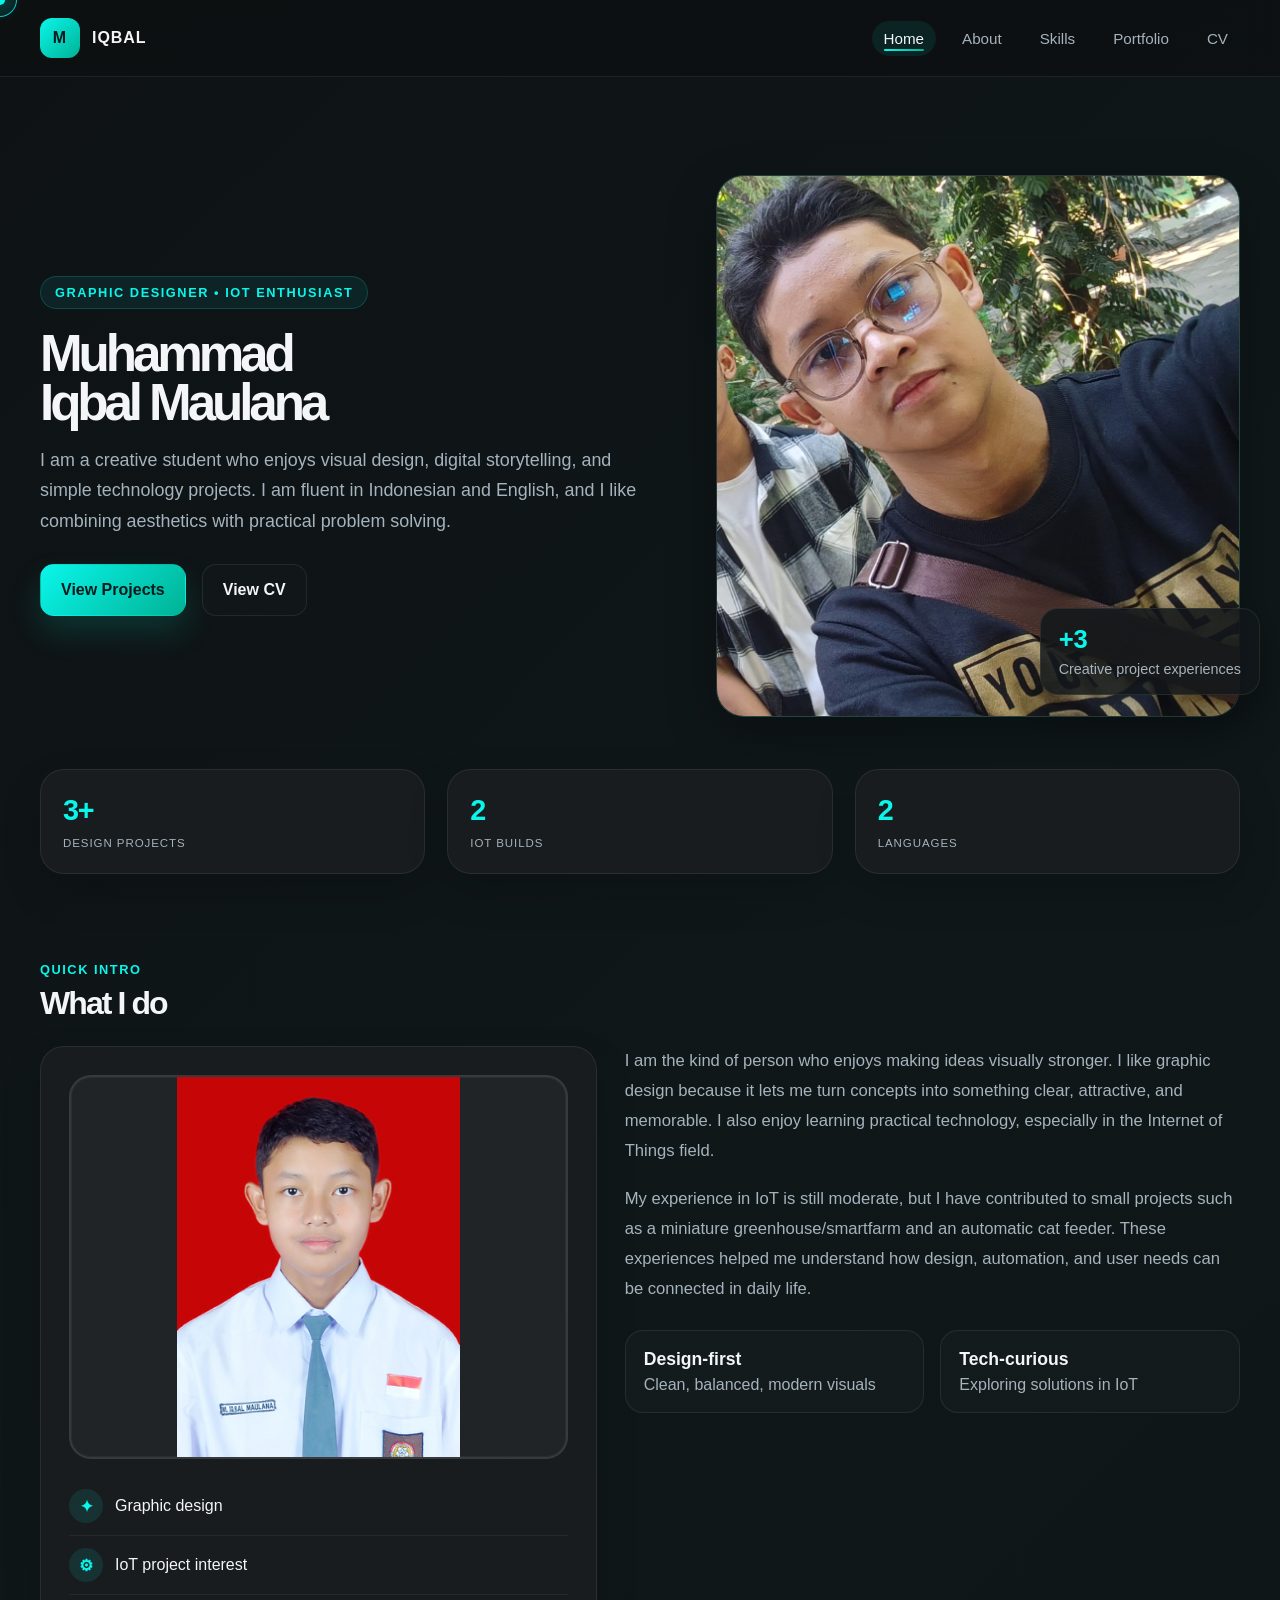
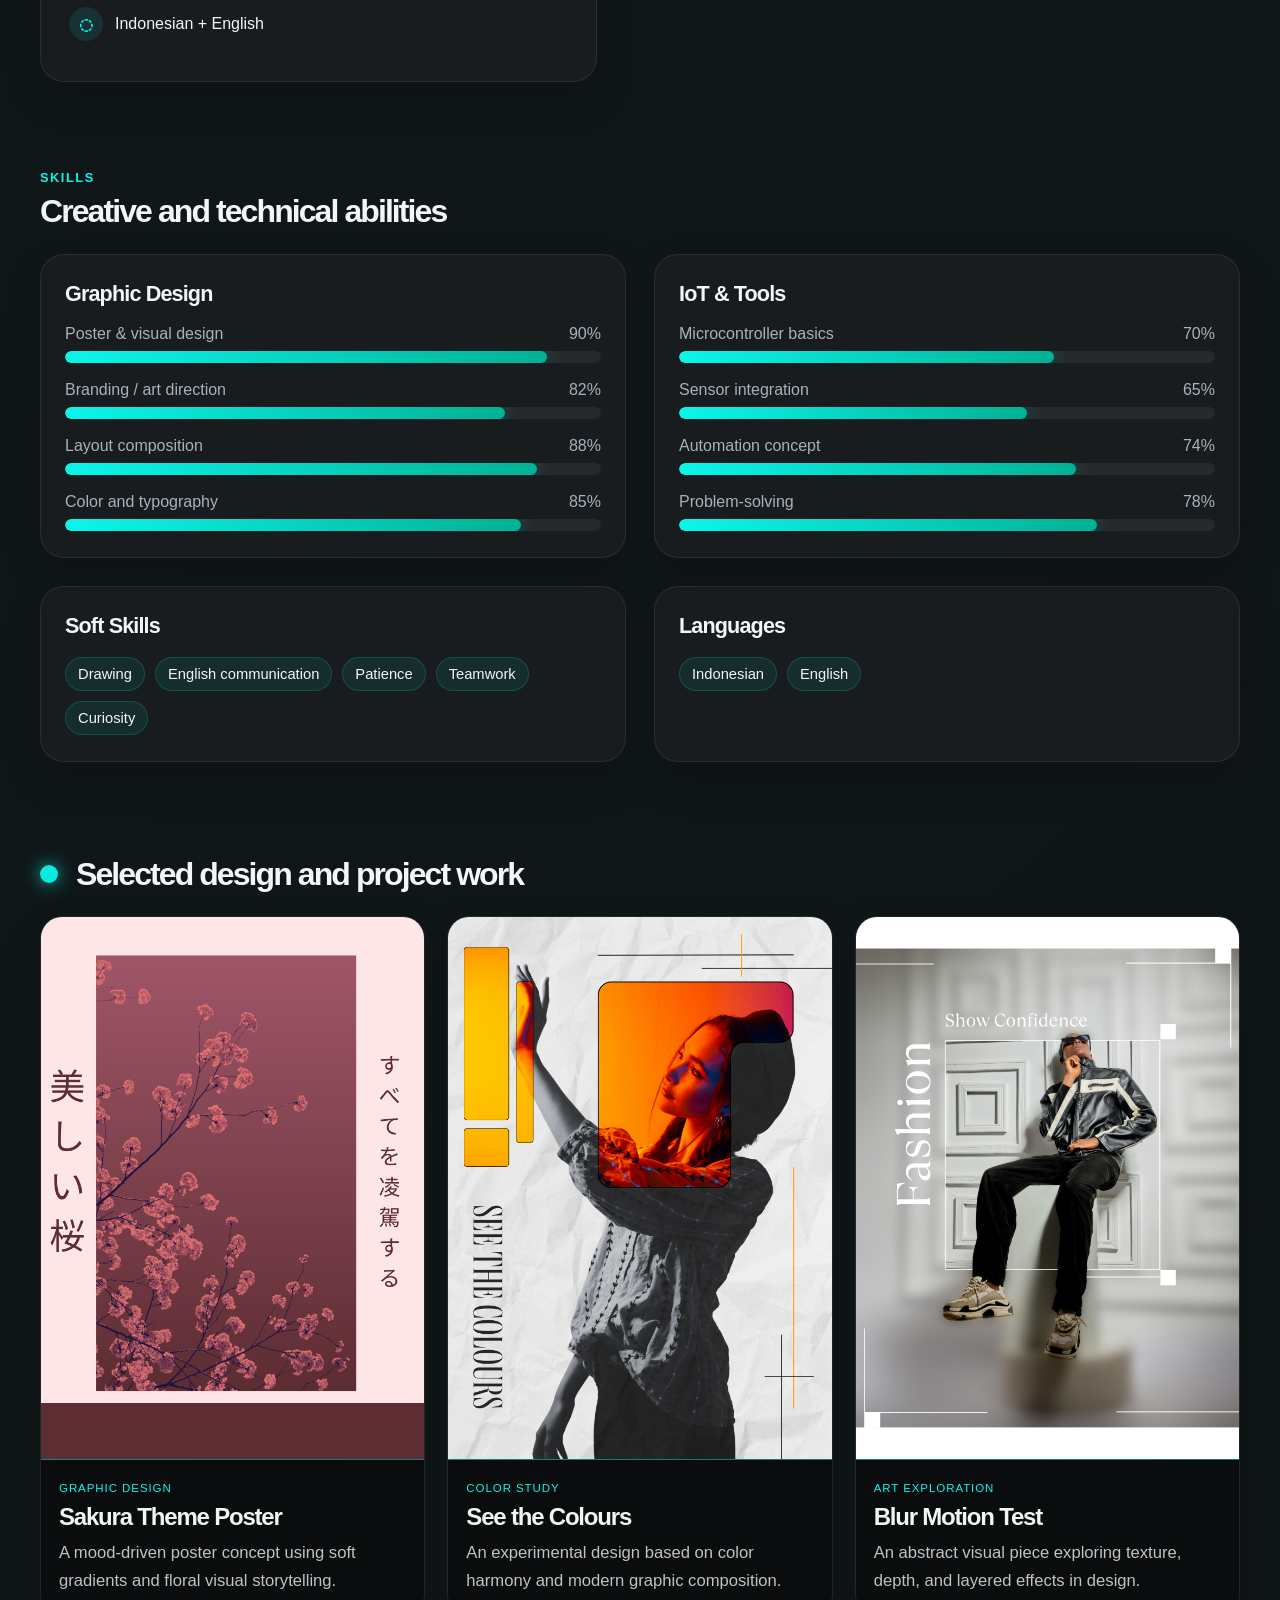
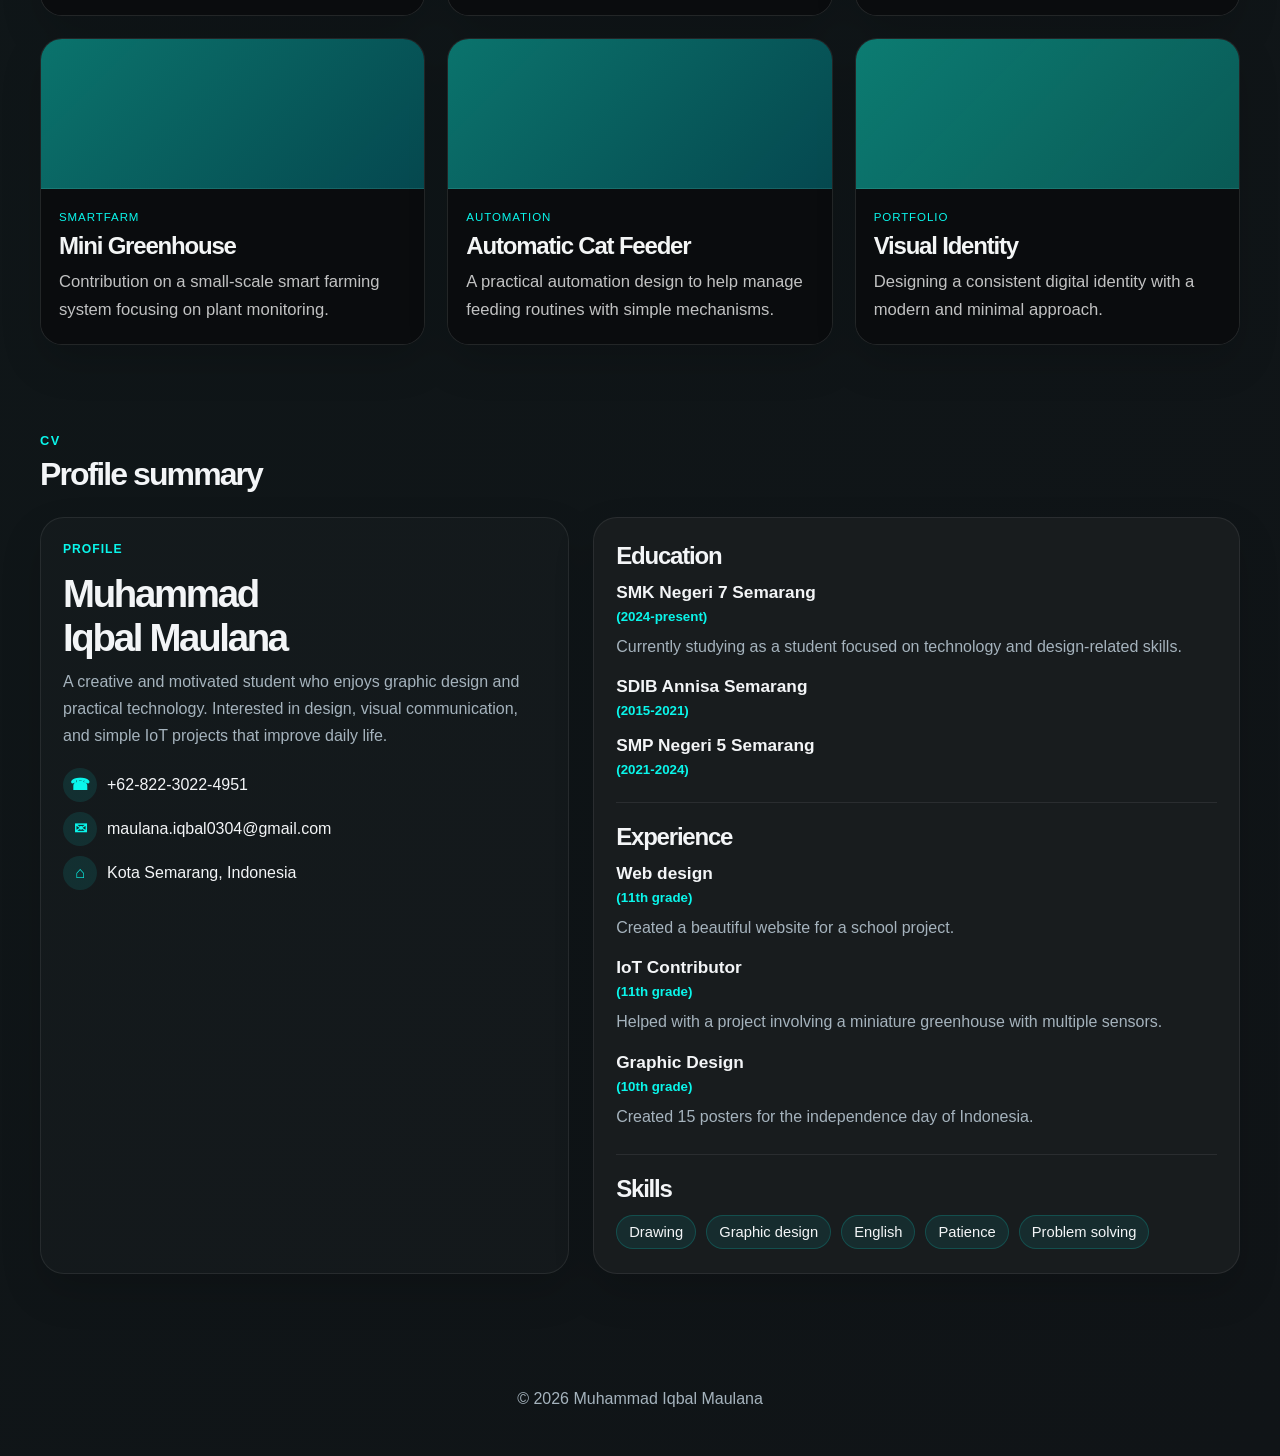
==== index.html @ a7e02ab6 "pertama" ====
<!DOCTYPE html>
<html lang="en">
  <head>
    <meta charset="UTF-8" />
    <meta name="viewport" content="width=device-width, initial-scale=1.0" />
    <title>Muhammad Iqbal Maulana | Portfolio</title>
    <meta
      name="description"
      content="Portfolio website for Muhammad Iqbal Maulana, a graphic designer and IoT enthusiast."
    />
    <link rel="stylesheet" href="styles.css" />
  </head>
  <body>
    <div class="cursor-dot"></div>
    <div class="cursor-ring"></div>

    <div class="stars" aria-hidden="true">
      <span class="star" style="--x: 8; --y: 6; --trail: 110px; --duration: 18s; --delay: 0s;"></span>
      <span class="star" style="--x: 18; --y: 22; --trail: 95px; --duration: 20s; --delay: 2s;"></span>
      <span class="star" style="--x: 30; --y: 12; --trail: 130px; --duration: 25s; --delay: 6s;"></span>
      <span class="star" style="--x: 40; --y: 28; --trail: 100px; --duration: 17s; --delay: 4s;"></span>
      <span class="star" style="--x: 52; --y: 9; --trail: 120px; --duration: 23s; --delay: 1s;"></span>
      <span class="star" style="--x: 62; --y: 25; --trail: 90px; --duration: 19s; --delay: 7s;"></span>
      <span class="star" style="--x: 72; --y: 18; --trail: 115px; --duration: 24s; --delay: 3s;"></span>
      <span class="star" style="--x: 82; --y: 30; --trail: 85px; --duration: 21s; --delay: 5s;"></span>
      <span class="star" style="--x: 90; --y: 14; --trail: 125px; --duration: 26s; --delay: 9s;"></span>
      <span class="star" style="--x: 12; --y: 40; --trail: 100px; --duration: 22s; --delay: 8s;"></span>
      <span class="star" style="--x: 68; --y: 42; --trail: 80px; --duration: 20s; --delay: 10s;"></span>
      <span class="star" style="--x: 48; --y: 51; --trail: 110px; --duration: 27s; --delay: 12s;"></span>
    </div>

    <header class="site-header">
      <div class="container nav-wrap">
        <a href="#home" class="brand" aria-label="Home">
          <span class="brand-mark">M</span>
          <span>Iqbal</span>
        </a>

        <button class="nav-toggle" aria-label="Open menu">☰</button>

        <nav class="nav" aria-label="Main navigation">
          <a href="#home" class="active">Home</a>
          <a href="#about">About</a>
          <a href="#skills">Skills</a>
          <a href="#portfolio">Portfolio</a>
          <a href="#cv">CV</a>
        </nav>
      </div>
    </header>

    <main class="container page-shell">
      <section id="home" class="hero reveal">
        <div>
          <div class="eyebrow">Graphic Designer • IoT Enthusiast</div>
          <h1>Muhammad<br />Iqbal Maulana</h1>
          <p>
            I am a creative student who enjoys visual design, digital storytelling, and
            simple technology projects. I am fluent in Indonesian and English, and I
            like combining aesthetics with practical problem solving.
          </p>

          <div class="cta-row">
            <a href="#portfolio" class="btn btn-primary">View Projects</a>
            <a href="#cv" class="btn btn-secondary">View CV</a>
          </div>
        </div>

        <div class="hero-visual">
          <div class="hero-image-frame">
            <img src="home page pic.jpeg" alt="Muhammad Iqbal Maulana portrait" />
          </div>
          <div class="float-card">
            <strong>+3</strong>
            <span>Creative project experiences</span>
          </div>
        </div>
      </section>

      <section class="highlights reveal">
        <article class="stat-card">
          <div class="value">3+</div>
          <div class="label">Design projects</div>
        </article>
        <article class="stat-card">
          <div class="value">2</div>
          <div class="label">IoT builds</div>
        </article>
        <article class="stat-card">
          <div class="value">2</div>
          <div class="label">Languages</div>
        </article>
      </section>

      <section id="about" class="section reveal">
        <div class="section-header">
          <div>
            <div class="kicker">Quick intro</div>
            <h2>What I do</h2>
          </div>
        </div>

        <div class="content-grid">
          <div class="inset-card">
            <div class="avatar-box">
              <img src="About me pic.jpeg" alt="About me profile" />
            </div>
            <div class="list-line"><span class="icon-badge">✦</span><span>Graphic design</span></div>
            <div class="list-line"><span class="icon-badge">⚙</span><span>IoT project interest</span></div>
            <div class="list-line"><span class="icon-badge">◌</span><span>Indonesian + English</span></div>
          </div>

          <div class="about-copy">
            <p>
              I am the kind of person who enjoys making ideas visually stronger. I like
              graphic design because it lets me turn concepts into something clear,
              attractive, and memorable. I also enjoy learning practical technology, especially
              in the Internet of Things field.
            </p>
            <p>
              My experience in IoT is still moderate, but I have contributed to small projects
              such as a miniature greenhouse/smartfarm and an automatic cat feeder. These
              experiences helped me understand how design, automation, and user needs can be
              connected in daily life.
            </p>

            <div class="quality-list">
              <div class="quality">
                <strong>Design-first</strong>
                <span>Clean, balanced, modern visuals</span>
              </div>
              <div class="quality">
                <strong>Tech-curious</strong>
                <span>Exploring solutions in IoT</span>
              </div>
            </div>
          </div>
        </div>
      </section>

      <section id="skills" class="section reveal">
        <div class="section-header">
          <div>
            <div class="kicker">Skills</div>
            <h2>Creative and technical abilities</h2>
          </div>
        </div>

        <div class="skill-page-grid">
          <div class="skill-card">
            <h3>Graphic Design</h3>

            <div class="skill-row">
              <div class="skill-top"><span>Poster & visual design</span><span>90%</span></div>
              <div class="bar"><span style="width: 90%"></span></div>
            </div>

            <div class="skill-row">
              <div class="skill-top"><span>Branding / art direction</span><span>82%</span></div>
              <div class="bar"><span style="width: 82%"></span></div>
            </div>

            <div class="skill-row">
              <div class="skill-top"><span>Layout composition</span><span>88%</span></div>
              <div class="bar"><span style="width: 88%"></span></div>
            </div>

            <div class="skill-row">
              <div class="skill-top"><span>Color and typography</span><span>85%</span></div>
              <div class="bar"><span style="width: 85%"></span></div>
            </div>
          </div>

          <div class="skill-card">
            <h3>IoT & Tools</h3>

            <div class="skill-row">
              <div class="skill-top"><span>Microcontroller basics</span><span>70%</span></div>
              <div class="bar"><span style="width: 70%"></span></div>
            </div>

            <div class="skill-row">
              <div class="skill-top"><span>Sensor integration</span><span>65%</span></div>
              <div class="bar"><span style="width: 65%"></span></div>
            </div>

            <div class="skill-row">
              <div class="skill-top"><span>Automation concept</span><span>74%</span></div>
              <div class="bar"><span style="width: 74%"></span></div>
            </div>

            <div class="skill-row">
              <div class="skill-top"><span>Problem-solving</span><span>78%</span></div>
              <div class="bar"><span style="width: 78%"></span></div>
            </div>
          </div>
        </div>

        <div class="skill-page-grid" style="margin-top: 28px;">
          <div class="skill-card">
            <h3>Soft Skills</h3>
            <div class="cv-badges">
              <span>Drawing</span>
              <span>English communication</span>
              <span>Patience</span>
              <span>Teamwork</span>
              <span>Curiosity</span>
            </div>
          </div>

          <div class="skill-card">
            <h3>Languages</h3>
            <div class="cv-badges">
              <span>Indonesian</span>
              <span>English</span>
            </div>
          </div>
        </div>
      </section>

      <section id="portfolio" class="section reveal">
        <div class="section-header portfolio-header">
          <div>
            <h2 class="portfolio-title">Selected design and project work</h2>
          </div>
        </div>

        <div class="portfolio-grid">
          <article class="project-card">
            <div class="project-visual project-visual-image">
              <img src="Sakura.png" alt="Sakura Theme Poster" />
            </div>
            <div class="project-info">
              <span class="tag">Graphic design</span>
              <h3>Sakura Theme Poster</h3>
              <p>A mood-driven poster concept using soft gradients and floral visual storytelling.</p>
            </div>
          </article>

          <article class="project-card">
            <div class="project-visual project-visual-image">
              <img src="SEE THE COLOURS.png" alt="See the Colours" />
            </div>
            <div class="project-info">
              <span class="tag">Color study</span>
              <h3>See the Colours</h3>
              <p>An experimental design based on color harmony and modern graphic composition.</p>
            </div>
          </article>

          <article class="project-card">
            <div class="project-visual project-visual-image">
              <img src="TEST BLUR.png" alt="Blur Motion Test" />
            </div>
            <div class="project-info">
              <span class="tag">Art exploration</span>
              <h3>Blur Motion Test</h3>
              <p>An abstract visual piece exploring texture, depth, and layered effects in design.</p>
            </div>
          </article>

          <article class="project-card project-card-plain">
            <div class="project-visual project-visual-none" aria-hidden="true"></div>
            <div class="project-info">
              <span class="tag">Smartfarm</span>
              <h3>Mini Greenhouse</h3>
              <p>Contribution on a small-scale smart farming system focusing on plant monitoring.</p>
            </div>
          </article>

          <article class="project-card project-card-plain">
            <div class="project-visual project-visual-none" aria-hidden="true"></div>
            <div class="project-info">
              <span class="tag">Automation</span>
              <h3>Automatic Cat Feeder</h3>
              <p>A practical automation design to help manage feeding routines with simple mechanisms.</p>
            </div>
          </article>

          <article class="project-card">
            <div class="project-visual"></div>
            <div class="project-info">
              <span class="tag">Portfolio</span>
              <h3>Visual Identity</h3>
              <p>Designing a consistent digital identity with a modern and minimal approach.</p>
            </div>
          </article>
        </div>
      </section>

      <section id="cv" class="section reveal">
        <div class="section-header">
          <div>
            <div class="kicker">CV</div>
            <h2>Profile summary</h2>
          </div>
        </div>

        <div class="cv-wrap">
          <aside class="resume-card profile-card">
            <div class="headline">Profile</div>
            <h2>Muhammad<br />Iqbal Maulana</h2>
            <p>
              A creative and motivated student who enjoys graphic design and practical technology.
              Interested in design, visual communication, and simple IoT projects that improve daily life.
            </p>

            <div class="contact-list">
              <div class="contact-item"><span class="icon-badge">☎</span><span>+62-822-3022-4951</span></div>
              <div class="contact-item"><span class="icon-badge">✉</span><span>maulana.iqbal0304@gmail.com</span></div>
              <div class="contact-item"><span class="icon-badge">⌂</span><span>Kota Semarang, Indonesia</span></div>
            </div>
          </aside>

          <article class="resume-card cv-article">
            <div class="cv-block">
              <h3>Education</h3>
              <div class="cv-entry">
                <strong>SMK Negeri 7 Semarang</strong>
                <small>(2024-present)</small>
                <p>Currently studying as a student focused on technology and design-related skills.</p>
              </div>
              <div class="cv-entry">
                <strong>SDIB Annisa Semarang</strong>
                <small>(2015-2021)</small>
              </div>
              <div class="cv-entry">
                <strong>SMP Negeri 5 Semarang</strong>
                <small>(2021-2024)</small>
              </div>
            </div>

            <div class="cv-block">
              <h3>Experience</h3>
              <div class="cv-entry">
                <strong>Web design</strong>
                <small>(11th grade)</small>
                <p>Created a beautiful website for a school project.</p>
              </div>
              <div class="cv-entry">
                <strong>IoT Contributor</strong>
                <small>(11th grade)</small>
                <p>Helped with a project involving a miniature greenhouse with multiple sensors.</p>
              </div>
              <div class="cv-entry">
                <strong>Graphic Design</strong>
                <small>(10th grade)</small>
                <p>Created 15 posters for the independence day of Indonesia.</p>
              </div>
            </div>

            <div class="cv-block">
              <h3>Skills</h3>
              <div class="cv-badges">
                <span>Drawing</span>
                <span>Graphic design</span>
                <span>English</span>
                <span>Patience</span>
                <span>Problem solving</span>
              </div>
            </div>
          </article>
        </div>
      </section>
    </main>

    <footer class="footer container">© 2026 Muhammad Iqbal Maulana</footer>

    <script src="script.js"></script>
  </body>
</html>
---- styles.css ----
:root {
  --bg: #0d1012;
  --bg-2: #151a1d;
  --panel: #1a1d20;
  --panel-soft: #dfe8ee;
  --panel-strong: #c9daea;
  --text: #f3f5f7;
  --muted: #a5b3bd;
  --primary: #00b295;
  --secondary: #0af6eb;
  --dark: #191516;
  --shadow: rgba(0, 0, 0, 0.28);
  --line: rgba(255, 255, 255, 0.08);
  --cursor-size: 18px;
}

* {
  box-sizing: border-box;
}

html {
  scroll-behavior: smooth;
}

body {
  position: relative;
  isolation: isolate;
  margin: 0;
  font-family: "Segoe UI", Tahoma, Geneva, Verdana, sans-serif;
  background: linear-gradient(135deg, #0e1215 0%, #0f1719 30%, #101417 100%);
  color: var(--text);
  cursor: none;
  overflow-x: hidden;
}

.stars {
  position: fixed;
  inset: -20% -10% -10% -10%;
  transform: rotate(-18deg);
  pointer-events: none;
  z-index: -1;
  opacity: 0.55;
}

.star {
  position: absolute;
  top: calc(var(--y) * 1%);
  left: calc(var(--x) * 1%);
  width: var(--trail);
  height: 2px;
  border-radius: 999px;
  background: linear-gradient(90deg, rgba(10, 246, 235, 0), rgba(10, 246, 235, 0.9), rgba(10, 246, 235, 0));
  box-shadow: 0 0 12px rgba(10, 246, 235, 0.4);
  animation: starFlow var(--duration) linear infinite;
  animation-delay: var(--delay);
  opacity: 0;
}

.star::before,
.star::after {
  content: "";
  position: absolute;
  inset: 0;
  border-radius: inherit;
}

.star::before {
  background: linear-gradient(90deg, transparent, rgba(10, 246, 235, 0.14), transparent);
  transform: scaleX(0.8);
}

.star::after {
  inset: -4px 0;
  background: linear-gradient(90deg, transparent, rgba(10, 246, 235, 0.1), transparent);
}

body * {
  transition: transform 0.28s ease, box-shadow 0.28s ease, border-color 0.28s ease, background 0.28s ease, opacity 0.28s ease;
}

a,
button {
  cursor: none;
}

a {
  color: inherit;
  text-decoration: none;
}

img {
  max-width: 100%;
  display: block;
}

.cursor-dot,
.cursor-ring {
  position: fixed;
  left: 0;
  top: 0;
  pointer-events: none;
  z-index: 9999;
  transform: translate(-50%, -50%);
  border-radius: 50%;
}

.cursor-dot {
  width: 10px;
  height: 10px;
  background: var(--secondary);
  box-shadow: 0 0 18px rgba(10, 246, 235, 0.95);
}

.cursor-ring {
  width: 34px;
  height: 34px;
  border: 1px solid rgba(10, 246, 235, 0.8);
  background: rgba(10, 246, 235, 0.06);
  transition: width 0.2s ease, height 0.2s ease, border-color 0.2s ease, background 0.2s ease;
}

.cursor-ring.active {
  width: 52px;
  height: 52px;
  background: rgba(10, 246, 235, 0.12);
}

@keyframes skillFill {
  0% {
    transform: scaleX(0);
    opacity: 0.75;
  }
  100% {
    transform: scaleX(1);
    opacity: 1;
  }
}

@keyframes skillShimmer {
  0% {
    transform: translateX(-100%);
  }
  100% {
    transform: translateX(100%);
  }
}

@keyframes starFlow {
  0% {
    transform: translate3d(-12vw, 0, 0) scaleX(0.8);
    opacity: 0;
  }
  10% {
    opacity: 0.65;
  }
  50% {
    opacity: 0.9;
  }
  100% {
    transform: translate3d(118vw, 0, 0) scaleX(1.15);
    opacity: 0;
  }
}

.container {
  width: min(1200px, calc(100% - 32px));
  margin: 0 auto;
}

.site-header {
  position: sticky;
  top: 0;
  z-index: 20;
  backdrop-filter: blur(12px);
  background: rgba(13, 16, 18, 0.82);
  border-bottom: 1px solid var(--line);
}

.nav-wrap {
  display: flex;
  align-items: center;
  justify-content: space-between;
  min-height: 76px;
}

.brand {
  display: flex;
  align-items: center;
  gap: 12px;
  font-weight: 800;
  letter-spacing: 0.06em;
  text-transform: uppercase;
}

.brand-mark {
  width: 40px;
  height: 40px;
  border-radius: 12px;
  background: linear-gradient(135deg, var(--secondary), var(--primary));
  display: grid;
  place-items: center;
  color: #0b191d;
  font-weight: 900;
}

.nav {
  display: flex;
  align-items: center;
  gap: 14px;
  flex-wrap: wrap;
}

.nav a {
  position: relative;
  padding: 9px 12px;
  border-radius: 999px;
  color: var(--muted);
  transition: color 0.25s ease, background 0.25s ease, transform 0.25s ease;
  font-size: 0.95rem;
}

.nav a::after {
  content: "";
  position: absolute;
  left: 12px;
  right: 12px;
  bottom: 5px;
  height: 2px;
  border-radius: 999px;
  background: linear-gradient(90deg, var(--secondary), var(--primary));
  transform: scaleX(0);
  transform-origin: left center;
  transition: transform 0.25s ease;
}

.nav a:hover,
.nav a.active {
  background: rgba(10, 246, 235, 0.08);
  color: var(--text);
}

.nav a:hover::after,
.nav a.active::after {
  transform: scaleX(1);
}

.nav-toggle {
  display: none;
  border: 1px solid var(--line);
  background: transparent;
  color: var(--text);
  width: 44px;
  height: 44px;
  border-radius: 12px;
}

.page-shell {
  padding: 40px 0 90px;
}

section[id] {
  scroll-margin-top: 100px;
}

.hero {
  display: grid;
  grid-template-columns: 1.1fr 0.9fr;
  gap: 36px;
  align-items: center;
  padding: 58px 0 28px;
}

.eyebrow {
  display: inline-flex;
  align-items: center;
  gap: 8px;
  padding: 8px 14px;
  border-radius: 999px;
  background: rgba(10, 246, 235, 0.07);
  border: 1px solid rgba(10, 246, 235, 0.18);
  color: var(--secondary);
  font-size: 0.8rem;
  text-transform: uppercase;
  letter-spacing: 0.12em;
  font-weight: 700;
}

.hero h1, .page-title {
  margin: 20px 0 18px;
  font-size: clamp(2.8rem, 4vw, 5rem);
  line-height: 0.96;
  letter-spacing: -0.08em;
}

.hero p, .intro {
  margin: 0;
  color: var(--muted);
  font-size: 1.12rem;
  line-height: 1.7;
  max-width: 62ch;
}

.cta-row {
  display: flex;
  gap: 16px;
  flex-wrap: wrap;
  margin-top: 28px;
}

.btn {
  display: inline-flex;
  align-items: center;
  justify-content: center;
  min-height: 52px;
  padding: 0 20px;
  border-radius: 14px;
  border: 1px solid transparent;
  font-weight: 700;
  transition: transform 0.25s ease, box-shadow 0.25s ease, border-color 0.25s ease;
}

.btn:hover {
  transform: translateY(-2px);
}

.btn-primary {
  background: linear-gradient(135deg, var(--secondary), var(--primary));
  color: #071b1d;
  box-shadow: 0 16px 30px rgba(0, 178, 149, 0.2);
}

.btn-secondary {
  border-color: var(--line);
  background: rgba(255, 255, 255, 0.01);
  color: var(--text);
}

.hero-visual {
  position: relative;
}

.hero-image-frame {
  position: relative;
  overflow: hidden;
  border-radius: 28px;
  border: 1px solid rgba(255, 255, 255, 0.1);
  box-shadow: 0 18px 50px var(--shadow);
  background: linear-gradient(135deg, rgba(0, 178, 149, 0.18), rgba(10, 246, 235, 0.04));
}

.hero-image-frame::before {
  content: "";
  position: absolute;
  inset: 0;
  background: linear-gradient(180deg, rgba(0,0,0,0.02), rgba(0,0,0,0.25));
}

.hero-image-frame img {
  width: 100%;
  height: 540px;
  object-fit: cover;
  filter: saturate(1.05) contrast(1.02);
}

.float-card {
  position: absolute;
  right: -20px;
  bottom: 22px;
  background: rgba(18, 23, 26, 0.86);
  border: 1px solid var(--line);
  border-radius: 18px;
  padding: 16px 18px;
  box-shadow: 0 18px 40px rgba(0, 0, 0, 0.28);
  min-width: 180px;
}

.float-card strong {
  display: block;
  font-size: 1.6rem;
  margin-bottom: 6px;
  color: var(--secondary);
}

.float-card span {
  color: var(--muted);
  font-size: 0.9rem;
}

.highlights {
  display: grid;
  grid-template-columns: repeat(3, minmax(0, 1fr));
  gap: 22px;
  margin-top: 24px;
}

.stat-card,
.inset-card,
.project-card,
.resume-card,
.skill-card {
  background: rgba(26, 29, 32, 0.9);
  border: 1px solid var(--line);
  border-radius: 24px;
  box-shadow: 0 18px 40px rgba(0, 0, 0, 0.15);
}

.stat-card,
.skill-card,
.project-card,
.resume-card {
  transition: transform 0.3s ease, box-shadow 0.3s ease, border-color 0.3s ease;
}

.stat-card:hover,
.skill-card:hover,
.project-card:hover,
.resume-card:hover {
  transform: translateY(-5px);
  box-shadow: 0 22px 48px rgba(0, 0, 0, 0.2);
  border-color: rgba(10, 246, 235, 0.32);
}

.stat-card {
  padding: 24px 22px;
}

.stat-card .value {
  font-size: clamp(1.8rem, 2vw, 2.6rem);
  font-weight: 900;
  letter-spacing: -0.04em;
  color: var(--secondary);
}

.stat-card .label {
  margin-top: 10px;
  color: var(--muted);
  text-transform: uppercase;
  letter-spacing: 0.08em;
  font-size: 0.72rem;
}

.section {
  padding-top: 88px;
}

.section-header {
  display: flex;
  align-items: end;
  justify-content: space-between;
  gap: 20px;
  margin-bottom: 24px;
}

.kicker {
  color: var(--secondary);
  font-size: 0.8rem;
  letter-spacing: 0.12em;
  text-transform: uppercase;
  font-weight: 800;
}

.section-header h2 {
  margin: 8px 0 0;
  font-size: clamp(2rem, 2.5vw, 3rem);
  letter-spacing: -0.06em;
}

.portfolio-header {
  margin-bottom: 26px;
}

.portfolio-title {
  display: inline-flex;
  align-items: center;
  gap: 18px;
  margin: 0;
  font-size: clamp(2.8rem, 3.2vw, 4rem);
  letter-spacing: -0.06em;
  font-weight: 900;
  line-height: 1;
}

.portfolio-title::before {
  content: "";
  width: 18px;
  height: 18px;
  border-radius: 50%;
  background: rgba(10, 246, 235, 0.95);
  box-shadow: 0 0 18px rgba(10, 246, 235, 0.75);
  flex-shrink: 0;
}

.content-grid {
  display: grid;
  grid-template-columns: 0.95fr 1.05fr;
  gap: 28px;
}

.inset-card {
  padding: 28px;
}

.avatar-box {
  border-radius: 22px;
  overflow: hidden;
  border: 2px solid rgba(255,255,255,0.12);
  background: rgba(255,255,255,0.02);
  margin-bottom: 18px;
  box-shadow: inset 0 0 0 1px rgba(255,255,255,0.04);
}

.avatar-box img {
  width: 100%;
  height: 380px;
  object-fit: contain;
  background: rgba(255,255,255,0.02);
  object-position: center top;
  display: block;
}

.list-line {
  display: flex;
  align-items: center;
  gap: 12px;
  padding: 12px 0;
  color: var(--text);
  border-bottom: 1px solid rgba(255,255,255,0.06);
}

.list-line:last-child {
  border-bottom: none;
}

.icon-badge {
  width: 34px;
  height: 34px;
  border-radius: 50%;
  background: rgba(10, 246, 235, 0.1);
  display: grid;
  place-items: center;
  color: var(--secondary);
  font-weight: 800;
}

.about-copy {
  display: grid;
  gap: 18px;
  align-content: start;
}

.about-copy p {
  margin: 0;
  color: var(--muted);
  line-height: 1.8;
  font-size: 1.04rem;
}

.quality-list {
  display: grid;
  grid-template-columns: repeat(2, minmax(0, 1fr));
  gap: 16px;
  margin-top: 8px;
}

.quality {
  padding: 18px;
  border-radius: 18px;
  background: rgba(255,255,255,0.02);
  border: 1px solid var(--line);
}

.quality strong {
  display: block;
  font-size: 1.1rem;
  margin-bottom: 6px;
}

.quality span {
  color: var(--muted);
}

.skill-page-grid {
  display: grid;
  grid-template-columns: repeat(2, minmax(0, 1fr));
  gap: 28px;
}

.skill-card {
  padding: 26px 24px;
}

.skill-card h3 {
  margin-top: 0;
  margin-bottom: 18px;
  font-size: 1.35rem;
  letter-spacing: -0.04em;
}

.skill-row {
  margin-bottom: 18px;
}

.skill-row:last-child {
  margin-bottom: 0;
}

.skill-top {
  display: flex;
  justify-content: space-between;
  gap: 12px;
  margin-bottom: 8px;
  color: var(--muted);
}

.bar {
  height: 12px;
  width: 100%;
  border-radius: 999px;
  background: rgba(255,255,255,0.06);
  overflow: hidden;
  position: relative;
}

.bar span {
  display: block;
  height: 100%;
  border-radius: inherit;
  background: linear-gradient(90deg, var(--secondary), var(--primary));
  transform-origin: left center;
  transform: scaleX(0);
  animation: skillFill 1.2s ease forwards;
  box-shadow: 0 0 18px rgba(10, 246, 235, 0.35);
}

.bar span::after {
  content: "";
  position: absolute;
  inset: 0;
  background: linear-gradient(120deg, transparent 0%, rgba(255,255,255,0.45) 50%, transparent 100%);
  transform: translateX(-100%);
  animation: skillShimmer 2.2s ease-in-out infinite;
}

.portfolio-grid {
  display: grid;
  grid-template-columns: repeat(3, minmax(0, 1fr));
  gap: 22px;
}

.project-card {
  overflow: hidden;
  border-radius: 22px;
  background: rgba(18, 20, 22, 0.94);
  border: 1px solid rgba(255,255,255,0.08);
  min-height: 100%;
}

.project-card .project-visual {
  min-height: 150px;
  background: linear-gradient(135deg, rgba(11, 135, 124, 0.9), rgba(8, 110, 104, 0.78));
  position: relative;
  border-bottom: 1px solid rgba(255,255,255,0.06);
  overflow: hidden;
}

.project-card .project-visual img {
  width: 100%;
  height: 100%;
  object-fit: cover;
  display: block;
}

.project-card .project-visual::before {
  content: "";
  position: absolute;
  left: 50%;
  top: 50%;
  width: 170px;
  height: 170px;
  transform: translate(-50%, -50%);
  border-radius: 50%;
  border: 2px solid rgba(255,255,255,0.75);
  box-shadow: 0 0 0 10px rgba(255,255,255,0.04);
  opacity: 0;
}

.project-card .project-visual::after {
  content: "";
  position: absolute;
  left: 50%;
  top: 50%;
  width: 14px;
  height: 14px;
  transform: translate(-50%, -50%);
  border-radius: 50%;
  background: rgba(10, 246, 235, 0.95);
  box-shadow: 0 0 18px rgba(10, 246, 235, 0.8);
  opacity: 0;
}

.project-card-plain .project-visual-none {
  background: linear-gradient(135deg, rgba(10, 132, 124, 0.85), rgba(2, 84, 92, 0.82));
}

.project-info {
  padding: 18px 18px 20px;
  background: rgba(10, 12, 14, 0.96);
}

.project-info .tag {
  display: inline-block;
  margin-bottom: 10px;
  font-size: 0.72rem;
  letter-spacing: 0.08em;
  text-transform: uppercase;
  color: var(--secondary);
}

.project-info h3 {
  margin: 0 0 8px;
  font-size: clamp(1.5rem, 1.6vw, 2.05rem);
  letter-spacing: -0.05em;
  line-height: 1.1;
  color: #f3f5f5;
}

.project-info p {
  margin: 0;
  color: rgba(255,255,255,0.75);
  line-height: 1.7;
  font-size: 1.04rem;
}

.cv-wrap {
  display: grid;
  grid-template-columns: 0.9fr 1.1fr;
  gap: 24px;
}

.resume-card {
  padding: 24px 22px;
}

.profile-card {
  background: rgba(255,255,255,0.02);
}

.headline {
  text-transform: uppercase;
  letter-spacing: 0.08em;
  color: var(--secondary);
  font-weight: 800;
  font-size: 0.76rem;
}

.profile-card h2 {
  margin: 16px 0 8px;
  font-size: clamp(2rem, 3vw, 3rem);
  letter-spacing: -0.06em;
}

.profile-card p {
  margin: 0;
  color: var(--muted);
  line-height: 1.7;
}

.contact-list {
  margin-top: 18px;
  display: grid;
  gap: 10px;
}

.contact-item {
  display: flex;
  align-items: center;
  gap: 10px;
  color: var(--text);
}

.cv-article {
  display: grid;
  gap: 24px;
}

.cv-block {
  border-top: 1px solid rgba(255,255,255,0.08);
  padding-top: 20px;
}

.cv-block:first-child {
  border-top: none;
  padding-top: 0;
}

.cv-block h3 {
  margin: 0 0 12px;
  font-size: 1.5rem;
  letter-spacing: -0.05em;
}

.cv-entry {
  margin-bottom: 16px;
}

.cv-entry:last-child {
  margin-bottom: 0;
}

.cv-entry strong {
  display: block;
  font-size: 1.08rem;
  margin-bottom: 4px;
}

.cv-entry small {
  color: var(--secondary);
  font-weight: 700;
}

.cv-entry p {
  margin: 8px 0 0;
  color: var(--muted);
  line-height: 1.7;
}

.cv-badges {
  display: flex;
  flex-wrap: wrap;
  gap: 10px;
  margin-top: 8px;
}

.cv-badges span {
  padding: 8px 12px;
  border-radius: 999px;
  background: rgba(10, 246, 235, 0.08);
  border: 1px solid rgba(10, 246, 235, 0.17);
  color: var(--text);
  font-size: 0.92rem;
}

.reveal {
  opacity: 0;
  transform: translateY(28px);
}

.reveal.visible {
  opacity: 1;
  transform: translateY(0);
}

.footer {
  padding: 26px 0 48px;
  text-align: center;
  color: var(--muted);
}

@media (max-width: 980px) {
  .hero,
  .content-grid,
  .skill-page-grid,
  .cv-wrap {
    grid-template-columns: 1fr;
  }

  .portfolio-grid {
    grid-template-columns: repeat(2, minmax(0, 1fr));
  }
}

@media (max-width: 720px) {
  body {
    cursor: auto;
  }

  .cursor-dot,
  .cursor-ring {
    display: none;
  }

  .nav-toggle {
    display: grid;
    place-items: center;
  }

  .nav {
    position: absolute;
    top: 76px;
    left: 16px;
    right: 16px;
    display: none;
    flex-direction: column;
    align-items: stretch;
    padding: 14px;
    border: 1px solid var(--line);
    background: rgba(13, 16, 18, 0.96);
    border-radius: 16px;
  }

  .nav.open {
    display: flex;
  }

  .brand {
    font-size: 0.9rem;
  }

  .hero {
    padding-top: 26px;
  }

  .highlights,
  .quality-list,
  .portfolio-grid {
    grid-template-columns: 1fr;
  }

  .hero-image-frame img {
    height: 420px;
  }
}
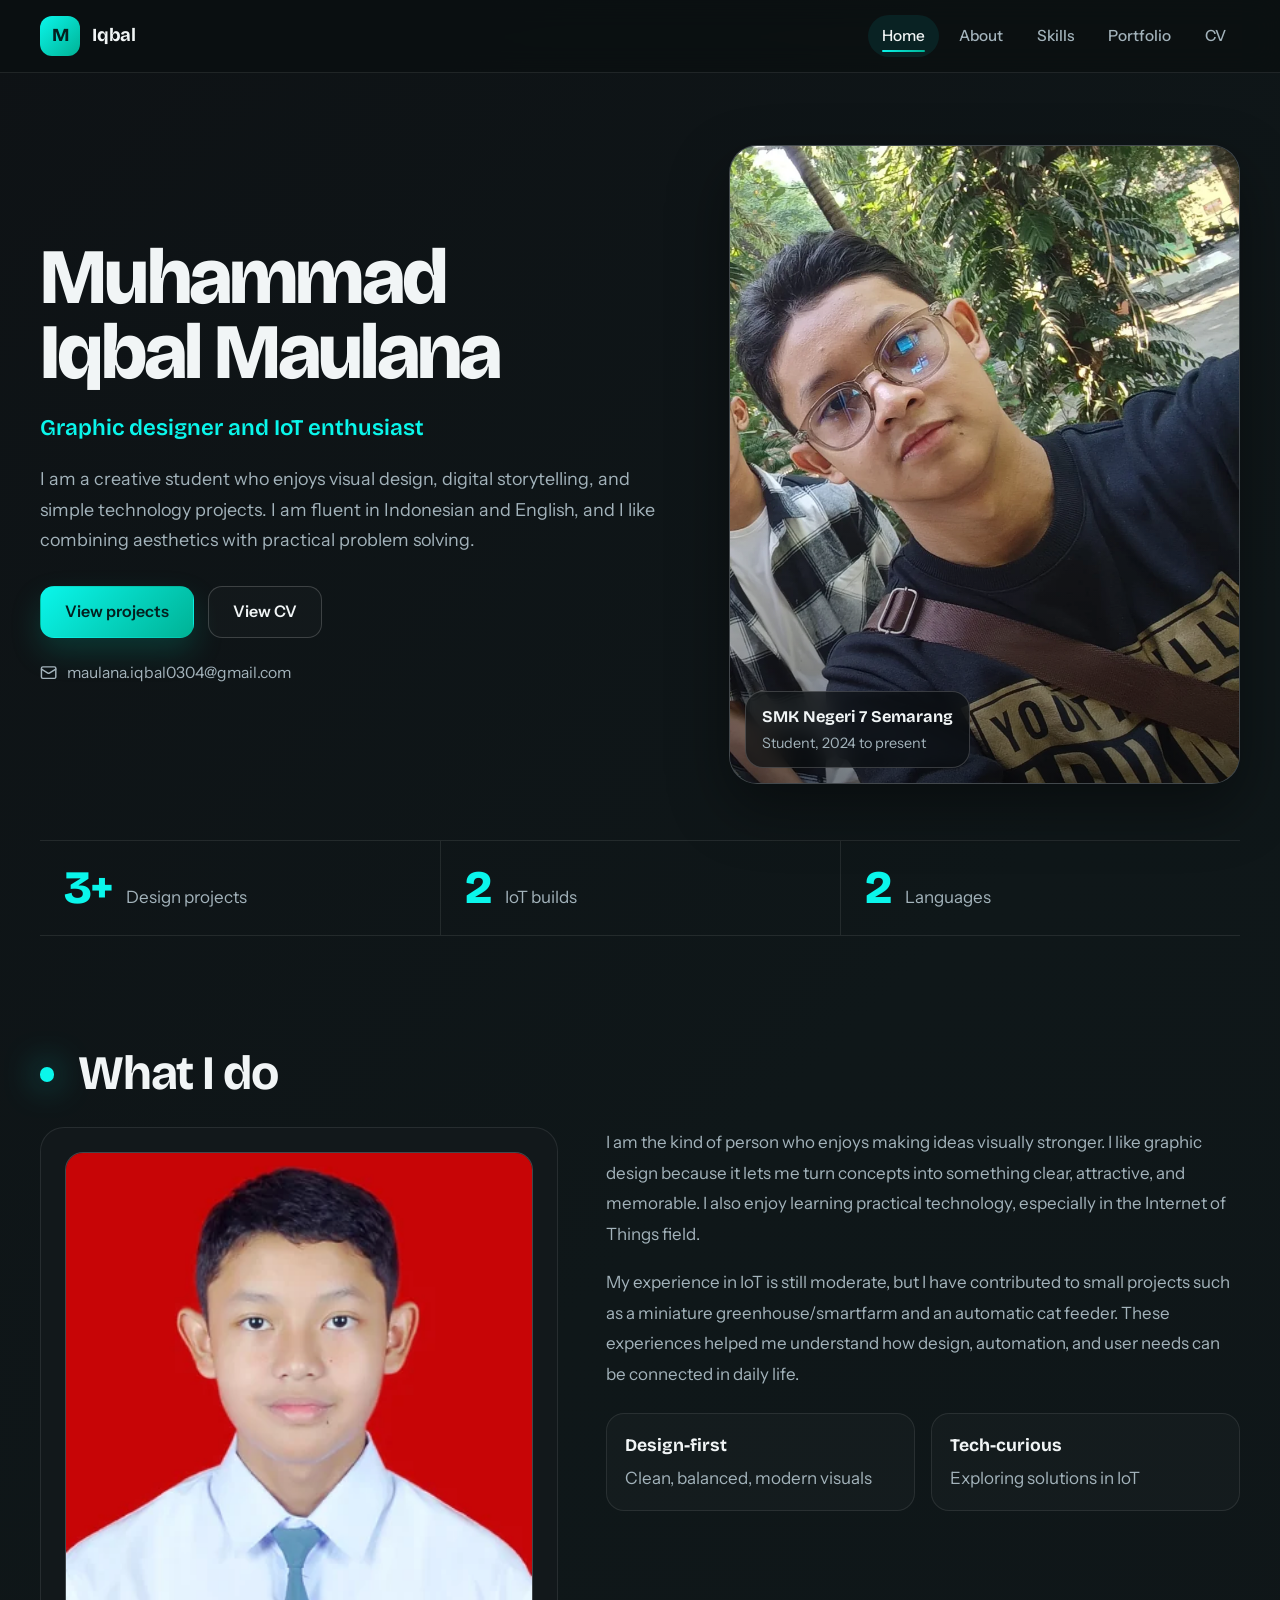
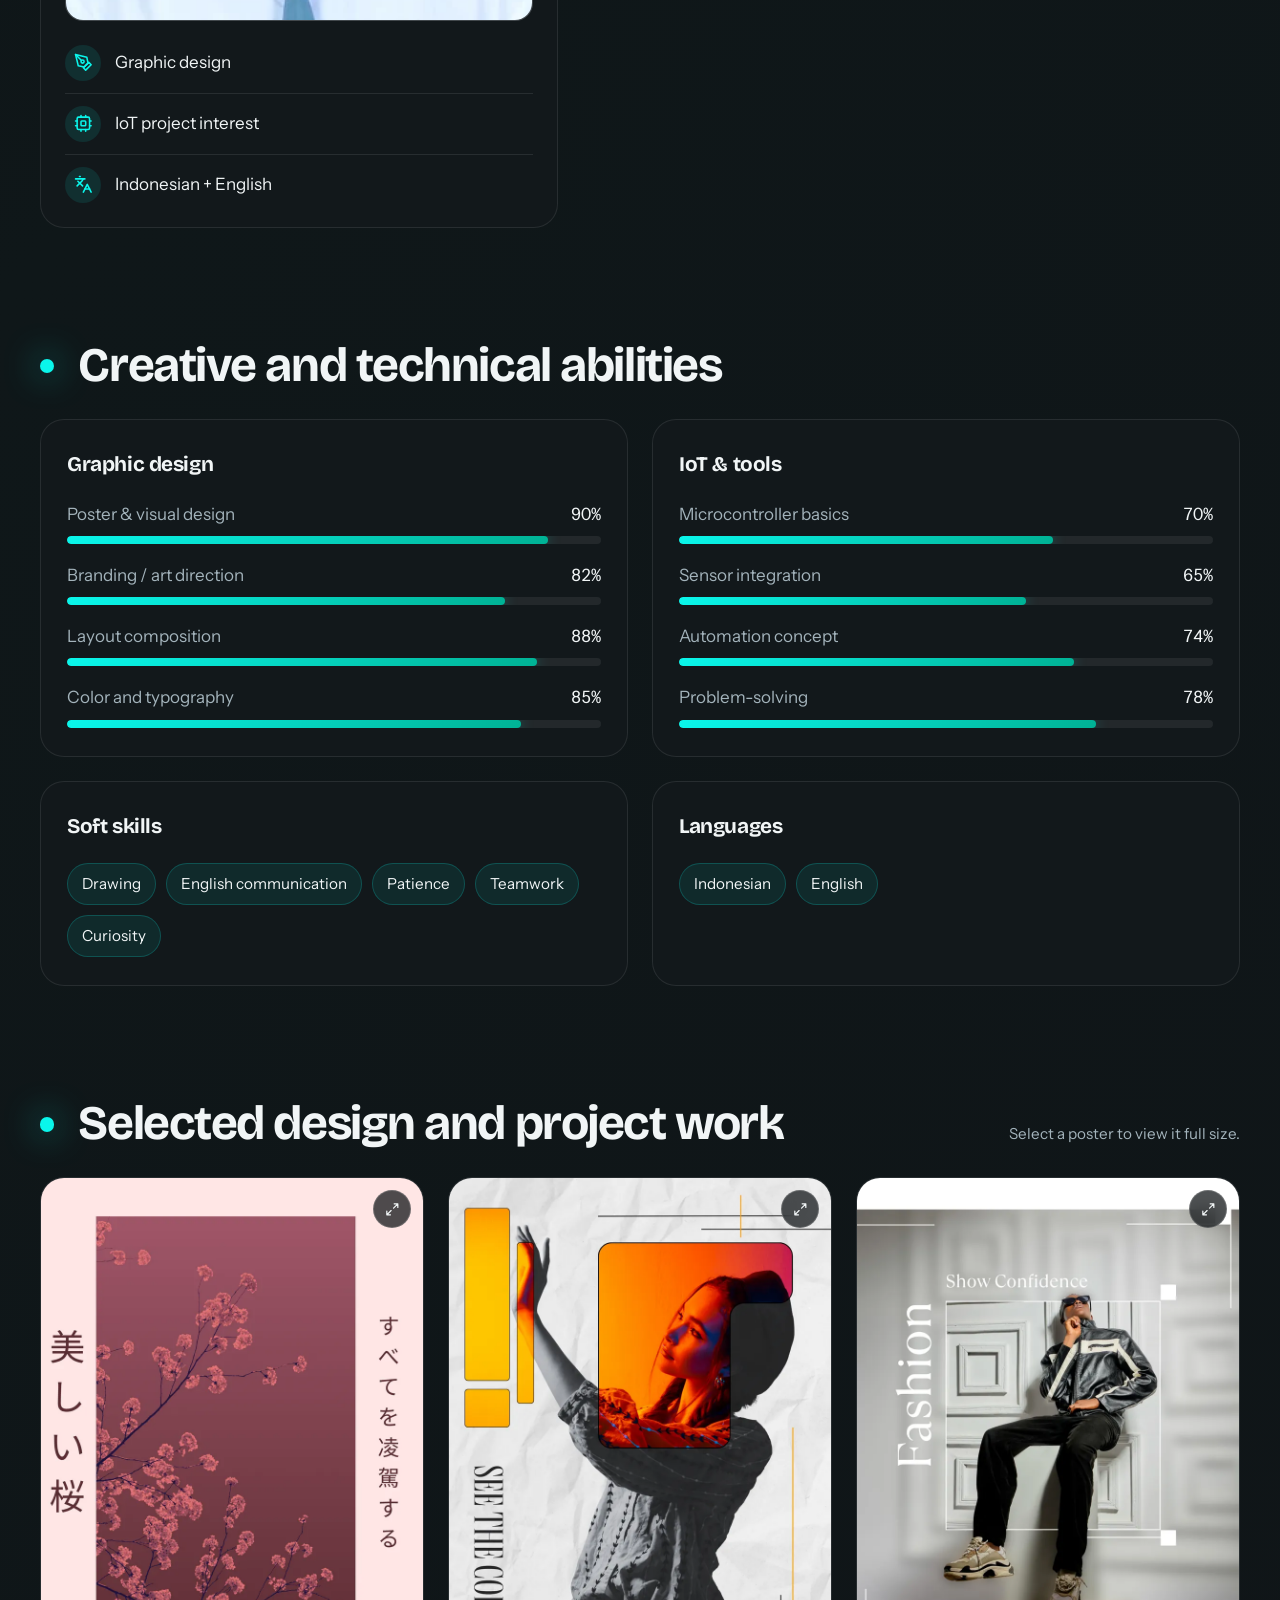
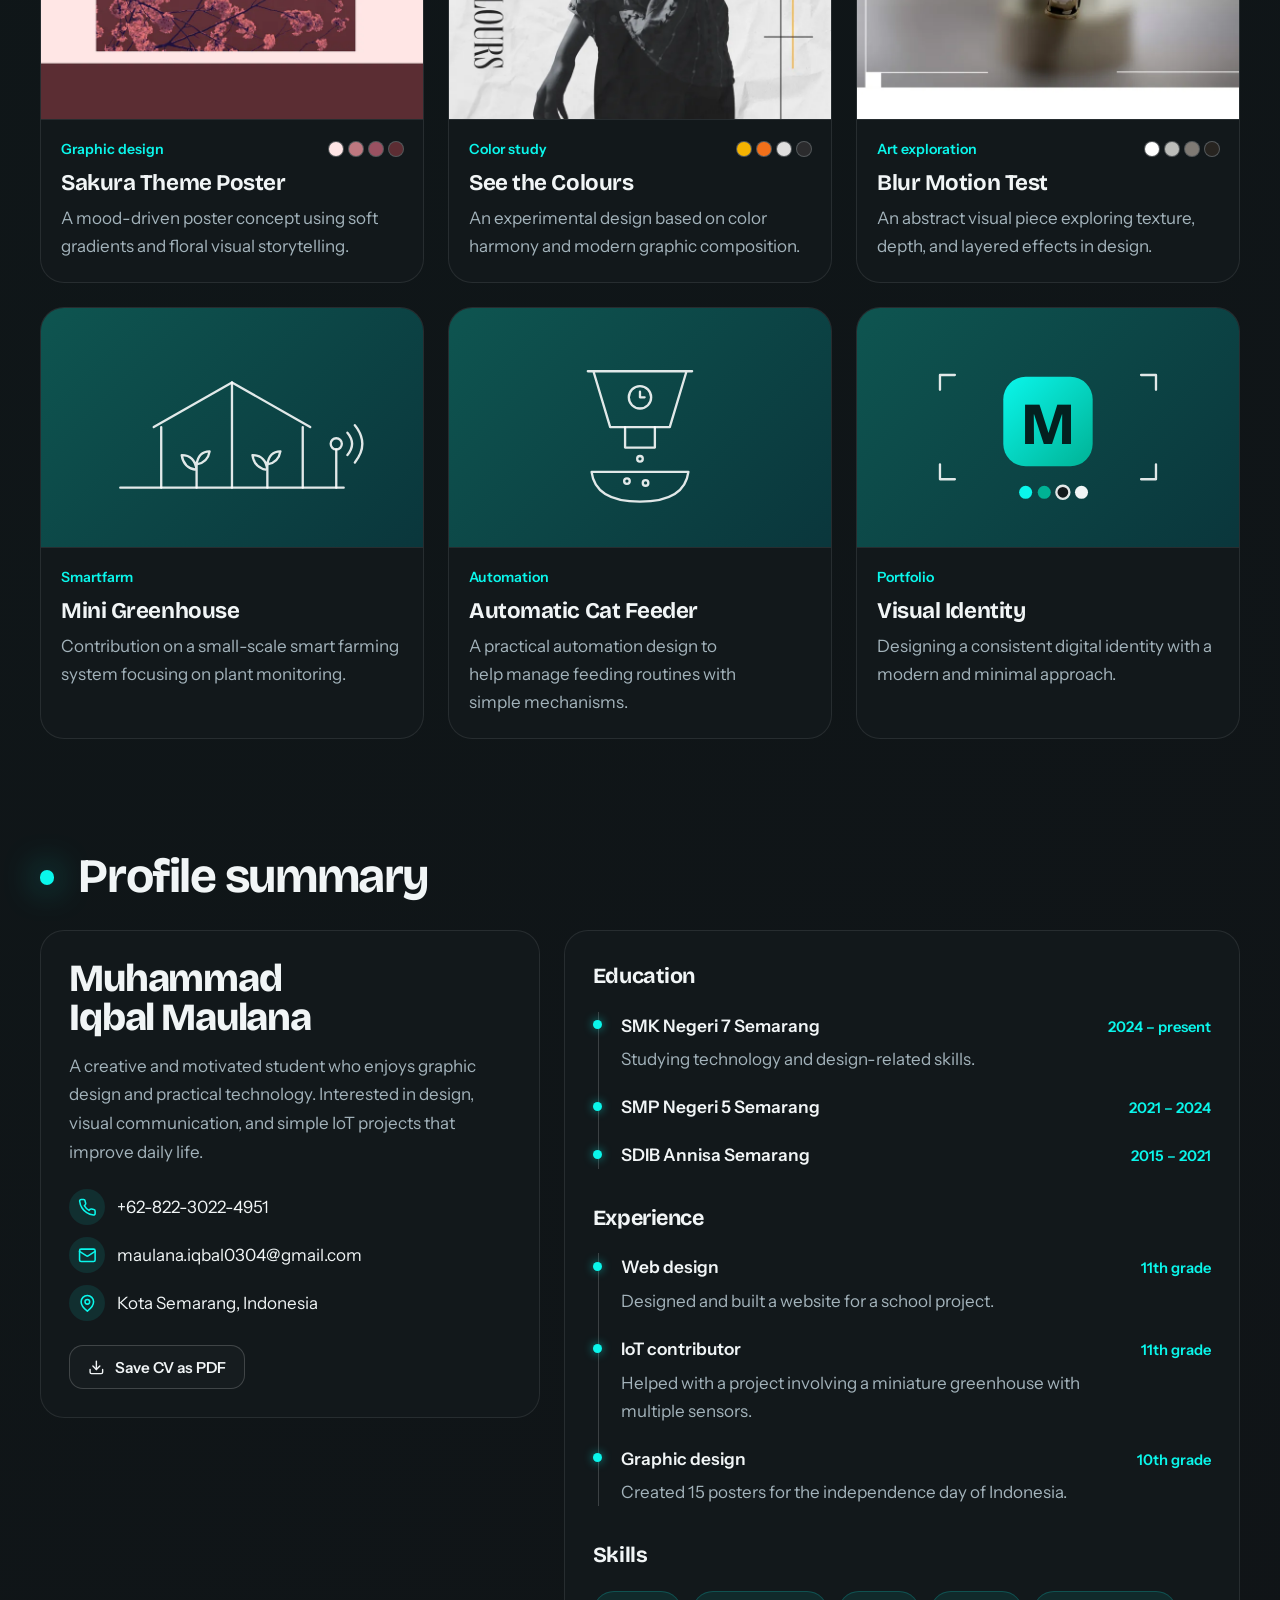
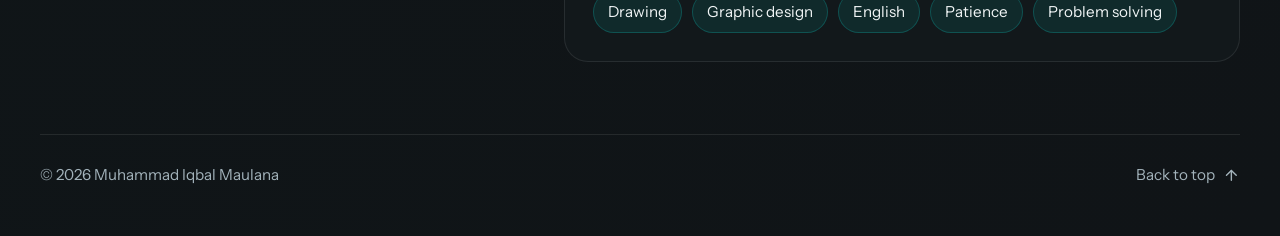
==== commit 5e5e3020: "ketiga" ====
--- a/index.html
+++ b/index.html
@@ -2,44 +2,84 @@
 <html lang="en">
   <head>
     <meta charset="UTF-8" />
-    <meta name="viewport" content="width=device-width, initial-scale=1.0" />
-    <title>Muhammad Iqbal Maulana | Portfolio</title>
+    <meta name="viewport" content="width=device-width, initial-scale=1" />
+    <title>Muhammad Iqbal Maulana | Graphic designer and IoT enthusiast</title>
     <meta
       name="description"
-      content="Portfolio website for Muhammad Iqbal Maulana, a graphic designer and IoT enthusiast."
+      content="Portfolio of Muhammad Iqbal Maulana, a graphic designer and IoT enthusiast from Semarang, Indonesia."
     />
+    <meta name="theme-color" content="#0b0f11" />
+    <meta name="color-scheme" content="dark" />
+    <meta property="og:type" content="website" />
+    <meta property="og:title" content="Muhammad Iqbal Maulana | Portfolio" />
+    <meta
+      property="og:description"
+      content="Graphic designer and IoT enthusiast. Posters, colour studies and small IoT builds."
+    />
+    <link rel="icon" href="assets/favicon.svg" type="image/svg+xml" />
+
+    <link rel="preconnect" href="https://fonts.googleapis.com" />
+    <link rel="preconnect" href="https://fonts.gstatic.com" crossorigin />
+    <link
+      href="https://fonts.googleapis.com/css2?family=Bricolage+Grotesque:opsz,wght@12..96,500..800&family=Instrument+Sans:wght@400..700&display=swap"
+      rel="stylesheet"
+    />
+
+    <script>document.documentElement.classList.add("js");</script>
     <link rel="stylesheet" href="styles.css" />
   </head>
   <body>
-    <div class="cursor-dot"></div>
-    <div class="cursor-ring"></div>
+    <a class="skip-link" href="#main">Skip to content</a>
+    <div class="cursor-ring" aria-hidden="true"></div>
+
+    <!-- Icon sprite -->
+    <svg width="0" height="0" style="position: absolute" aria-hidden="true" focusable="false">
+      <defs>
+        <symbol id="i-mail" viewBox="0 0 24 24"><rect width="20" height="16" x="2" y="4" rx="2"/><path d="m22 7-8.97 5.7a1.94 1.94 0 0 1-2.06 0L2 7"/></symbol>
+        <symbol id="i-phone" viewBox="0 0 24 24"><path d="M22 16.92v3a2 2 0 0 1-2.18 2 19.79 19.79 0 0 1-8.63-3.07 19.5 19.5 0 0 1-6-6 19.79 19.79 0 0 1-3.07-8.67A2 2 0 0 1 4.11 2h3a2 2 0 0 1 2 1.72c.127.96.361 1.903.7 2.81a2 2 0 0 1-.45 2.11L8.09 9.91a16 16 0 0 0 6 6l1.27-1.27a2 2 0 0 1 2.11-.45c.907.339 1.85.573 2.81.7A2 2 0 0 1 22 16.92z"/></symbol>
+        <symbol id="i-pin" viewBox="0 0 24 24"><path d="M20 10c0 6-8 12-8 12s-8-6-8-12a8 8 0 0 1 16 0Z"/><circle cx="12" cy="10" r="3"/></symbol>
+        <symbol id="i-pen" viewBox="0 0 24 24"><path d="m12 19 7-7 3 3-7 7-3-3z"/><path d="m18 13-1.5-7.5L2 2l3.5 14.5L13 18l5-5z"/><path d="m2 2 7.586 7.586"/><circle cx="11" cy="11" r="2"/></symbol>
+        <symbol id="i-cpu" viewBox="0 0 24 24"><rect width="16" height="16" x="4" y="4" rx="2"/><rect width="6" height="6" x="9" y="9" rx="1"/><path d="M15 2v2M15 20v2M2 15h2M2 9h2M20 15h2M20 9h2M9 2v2M9 20v2"/></symbol>
+        <symbol id="i-lang" viewBox="0 0 24 24"><path d="m5 8 6 6"/><path d="m4 14 6-6 2-3"/><path d="M2 5h12"/><path d="M7 2h1"/><path d="m22 22-5-10-5 10"/><path d="M14 18h6"/></symbol>
+        <symbol id="i-menu" viewBox="0 0 24 24"><path d="M4 6h16M4 12h16M4 18h16"/></symbol>
+        <symbol id="i-close" viewBox="0 0 24 24"><path d="M18 6 6 18M6 6l12 12"/></symbol>
+        <symbol id="i-download" viewBox="0 0 24 24"><path d="M21 15v4a2 2 0 0 1-2 2H5a2 2 0 0 1-2-2v-4"/><path d="m7 10 5 5 5-5"/><path d="M12 15V3"/></symbol>
+        <symbol id="i-left" viewBox="0 0 24 24"><path d="m15 18-6-6 6-6"/></symbol>
+        <symbol id="i-right" viewBox="0 0 24 24"><path d="m9 18 6-6-6-6"/></symbol>
+        <symbol id="i-expand" viewBox="0 0 24 24"><path d="M15 3h6v6M9 21H3v-6M21 3l-7 7M3 21l7-7"/></symbol>
+        <symbol id="i-up" viewBox="0 0 24 24"><path d="m5 12 7-7 7 7"/><path d="M12 19V5"/></symbol>
+      </defs>
+    </svg>
 
     <div class="stars" aria-hidden="true">
-      <span class="star" style="--x: 8; --y: 6; --trail: 110px; --duration: 18s; --delay: 0s;"></span>
-      <span class="star" style="--x: 18; --y: 22; --trail: 95px; --duration: 20s; --delay: 2s;"></span>
-      <span class="star" style="--x: 30; --y: 12; --trail: 130px; --duration: 25s; --delay: 6s;"></span>
-      <span class="star" style="--x: 40; --y: 28; --trail: 100px; --duration: 17s; --delay: 4s;"></span>
-      <span class="star" style="--x: 52; --y: 9; --trail: 120px; --duration: 23s; --delay: 1s;"></span>
-      <span class="star" style="--x: 62; --y: 25; --trail: 90px; --duration: 19s; --delay: 7s;"></span>
-      <span class="star" style="--x: 72; --y: 18; --trail: 115px; --duration: 24s; --delay: 3s;"></span>
-      <span class="star" style="--x: 82; --y: 30; --trail: 85px; --duration: 21s; --delay: 5s;"></span>
-      <span class="star" style="--x: 90; --y: 14; --trail: 125px; --duration: 26s; --delay: 9s;"></span>
-      <span class="star" style="--x: 12; --y: 40; --trail: 100px; --duration: 22s; --delay: 8s;"></span>
-      <span class="star" style="--x: 68; --y: 42; --trail: 80px; --duration: 20s; --delay: 10s;"></span>
-      <span class="star" style="--x: 48; --y: 51; --trail: 110px; --duration: 27s; --delay: 12s;"></span>
+      <span class="star" style="--x: 8; --y: 6; --trail: 110px; --duration: 18s; --delay: 0s"></span>
+      <span class="star" style="--x: 18; --y: 22; --trail: 95px; --duration: 20s; --delay: 2s"></span>
+      <span class="star" style="--x: 30; --y: 12; --trail: 130px; --duration: 25s; --delay: 6s"></span>
+      <span class="star" style="--x: 40; --y: 28; --trail: 100px; --duration: 17s; --delay: 4s"></span>
+      <span class="star" style="--x: 52; --y: 9; --trail: 120px; --duration: 23s; --delay: 1s"></span>
+      <span class="star" style="--x: 62; --y: 25; --trail: 90px; --duration: 19s; --delay: 7s"></span>
+      <span class="star" style="--x: 72; --y: 18; --trail: 115px; --duration: 24s; --delay: 3s"></span>
+      <span class="star" style="--x: 82; --y: 30; --trail: 85px; --duration: 21s; --delay: 5s"></span>
+      <span class="star" style="--x: 90; --y: 14; --trail: 125px; --duration: 26s; --delay: 9s"></span>
+      <span class="star" style="--x: 12; --y: 40; --trail: 100px; --duration: 22s; --delay: 8s"></span>
+      <span class="star" style="--x: 68; --y: 42; --trail: 80px; --duration: 20s; --delay: 10s"></span>
+      <span class="star" style="--x: 48; --y: 51; --trail: 110px; --duration: 27s; --delay: 12s"></span>
     </div>
 
     <header class="site-header">
       <div class="container nav-wrap">
-        <a href="#home" class="brand" aria-label="Home">
-          <span class="brand-mark">M</span>
+        <a href="#home" class="brand" aria-label="Iqbal, back to top">
+          <span class="brand-mark" aria-hidden="true">M</span>
           <span>Iqbal</span>
         </a>
 
-        <button class="nav-toggle" aria-label="Open menu">☰</button>
-
-        <nav class="nav" aria-label="Main navigation">
-          <a href="#home" class="active">Home</a>
+        <button class="nav-toggle" type="button" aria-label="Open menu" aria-expanded="false" aria-controls="site-nav">
+          <svg class="icon icon-menu" aria-hidden="true"><use href="#i-menu" /></svg>
+          <svg class="icon icon-close" aria-hidden="true"><use href="#i-close" /></svg>
+        </button>
+
+        <nav class="nav" id="site-nav" aria-label="Main navigation">
+          <a href="#home">Home</a>
           <a href="#about">About</a>
           <a href="#skills">Skills</a>
           <a href="#portfolio">Portfolio</a>
@@ -48,65 +88,72 @@
       </div>
     </header>
 
-    <main class="container page-shell">
-      <section id="home" class="hero reveal">
-        <div>
-          <div class="eyebrow">Graphic Designer • IoT Enthusiast</div>
-          <h1>Muhammad<br />Iqbal Maulana</h1>
-          <p>
+    <main id="main" class="container page-shell">
+      <section id="home" class="hero" aria-labelledby="hero-title">
+        <div class="hero-copy">
+          <h1 id="hero-title">Muhammad<br />Iqbal Maulana</h1>
+          <p class="role">Graphic designer and IoT enthusiast</p>
+          <p class="lead">
             I am a creative student who enjoys visual design, digital storytelling, and
             simple technology projects. I am fluent in Indonesian and English, and I
             like combining aesthetics with practical problem solving.
           </p>
 
           <div class="cta-row">
-            <a href="#portfolio" class="btn btn-primary">View Projects</a>
+            <a href="#portfolio" class="btn btn-primary">View projects</a>
             <a href="#cv" class="btn btn-secondary">View CV</a>
           </div>
-        </div>
-
-        <div class="hero-visual">
+          <a class="hero-mail" href="mailto:maulana.iqbal0304@gmail.com">
+            <svg class="icon" aria-hidden="true"><use href="#i-mail" /></svg>
+            maulana.iqbal0304@gmail.com
+          </a>
+        </div>
+
+        <figure class="hero-visual">
           <div class="hero-image-frame">
-            <img src="home page pic.jpeg" alt="Muhammad Iqbal Maulana portrait" />
-          </div>
-          <div class="float-card">
-            <strong>+3</strong>
-            <span>Creative project experiences</span>
-          </div>
-        </div>
+            <img
+              src="assets/img/hero.webp"
+              width="900"
+              height="1369"
+              alt="Portrait of Muhammad Iqbal Maulana wearing glasses, with trees behind him"
+              fetchpriority="high"
+            />
+          </div>
+          <figcaption class="float-card">
+            <strong>SMK Negeri 7 Semarang</strong>
+            <span>Student, 2024 to present</span>
+          </figcaption>
+        </figure>
       </section>
 
-      <section class="highlights reveal">
-        <article class="stat-card">
-          <div class="value">3+</div>
-          <div class="label">Design projects</div>
-        </article>
-        <article class="stat-card">
-          <div class="value">2</div>
-          <div class="label">IoT builds</div>
-        </article>
-        <article class="stat-card">
-          <div class="value">2</div>
-          <div class="label">Languages</div>
-        </article>
-      </section>
-
-      <section id="about" class="section reveal">
-        <div class="section-header">
-          <div>
-            <div class="kicker">Quick intro</div>
-            <h2>What I do</h2>
-          </div>
+      <ul class="facts reveal" aria-label="At a glance">
+        <li><strong>3+</strong><span>Design projects</span></li>
+        <li><strong>2</strong><span>IoT builds</span></li>
+        <li><strong>2</strong><span>Languages</span></li>
+      </ul>
+
+      <section id="about" class="section reveal" aria-labelledby="about-title">
+        <div class="section-head">
+          <h2 id="about-title">What I do</h2>
         </div>
 
         <div class="content-grid">
-          <div class="inset-card">
+          <div class="card inset-card">
             <div class="avatar-box">
-              <img src="About me pic.jpeg" alt="About me profile" />
-            </div>
-            <div class="list-line"><span class="icon-badge">✦</span><span>Graphic design</span></div>
-            <div class="list-line"><span class="icon-badge">⚙</span><span>IoT project interest</span></div>
-            <div class="list-line"><span class="icon-badge">◌</span><span>Indonesian + English</span></div>
+              <img
+                src="assets/img/about.webp"
+                width="343"
+                height="461"
+                alt="Muhammad Iqbal in a school uniform"
+                loading="lazy"
+                decoding="async"
+              />
+            </div>
+            <ul class="focus-list">
+              <li><span class="icon-badge"><svg class="icon" aria-hidden="true"><use href="#i-pen" /></svg></span>Graphic design</li>
+              <li><span class="icon-badge"><svg class="icon" aria-hidden="true"><use href="#i-cpu" /></svg></span>IoT project interest</li>
+              <li><span class="icon-badge"><svg class="icon" aria-hidden="true"><use href="#i-lang" /></svg></span>Indonesian + English</li>
+            </ul>
           </div>
 
           <div class="about-copy">
@@ -137,149 +184,245 @@
         </div>
       </section>
 
-      <section id="skills" class="section reveal">
-        <div class="section-header">
-          <div>
-            <div class="kicker">Skills</div>
-            <h2>Creative and technical abilities</h2>
-          </div>
-        </div>
-
-        <div class="skill-page-grid">
-          <div class="skill-card">
-            <h3>Graphic Design</h3>
-
-            <div class="skill-row">
-              <div class="skill-top"><span>Poster & visual design</span><span>90%</span></div>
-              <div class="bar"><span style="width: 90%"></span></div>
-            </div>
-
+      <section id="skills" class="section reveal" aria-labelledby="skills-title">
+        <div class="section-head">
+          <h2 id="skills-title">Creative and technical abilities</h2>
+        </div>
+
+        <div class="skill-grid">
+          <div class="card skill-card">
+            <h3>Graphic design</h3>
+
+            <div class="skill-row">
+              <div class="skill-top"><span>Poster &amp; visual design</span><span>90%</span></div>
+              <div class="bar" style="--v: 90%" aria-hidden="true"><span></span></div>
+            </div>
             <div class="skill-row">
               <div class="skill-top"><span>Branding / art direction</span><span>82%</span></div>
-              <div class="bar"><span style="width: 82%"></span></div>
-            </div>
-
+              <div class="bar" style="--v: 82%" aria-hidden="true"><span></span></div>
+            </div>
             <div class="skill-row">
               <div class="skill-top"><span>Layout composition</span><span>88%</span></div>
-              <div class="bar"><span style="width: 88%"></span></div>
-            </div>
-
+              <div class="bar" style="--v: 88%" aria-hidden="true"><span></span></div>
+            </div>
             <div class="skill-row">
               <div class="skill-top"><span>Color and typography</span><span>85%</span></div>
-              <div class="bar"><span style="width: 85%"></span></div>
-            </div>
-          </div>
-
-          <div class="skill-card">
-            <h3>IoT & Tools</h3>
+              <div class="bar" style="--v: 85%" aria-hidden="true"><span></span></div>
+            </div>
+          </div>
+
+          <div class="card skill-card">
+            <h3>IoT &amp; tools</h3>
 
             <div class="skill-row">
               <div class="skill-top"><span>Microcontroller basics</span><span>70%</span></div>
-              <div class="bar"><span style="width: 70%"></span></div>
-            </div>
-
+              <div class="bar" style="--v: 70%" aria-hidden="true"><span></span></div>
+            </div>
             <div class="skill-row">
               <div class="skill-top"><span>Sensor integration</span><span>65%</span></div>
-              <div class="bar"><span style="width: 65%"></span></div>
-            </div>
-
+              <div class="bar" style="--v: 65%" aria-hidden="true"><span></span></div>
+            </div>
             <div class="skill-row">
               <div class="skill-top"><span>Automation concept</span><span>74%</span></div>
-              <div class="bar"><span style="width: 74%"></span></div>
-            </div>
-
+              <div class="bar" style="--v: 74%" aria-hidden="true"><span></span></div>
+            </div>
             <div class="skill-row">
               <div class="skill-top"><span>Problem-solving</span><span>78%</span></div>
-              <div class="bar"><span style="width: 78%"></span></div>
-            </div>
-          </div>
-        </div>
-
-        <div class="skill-page-grid" style="margin-top: 28px;">
-          <div class="skill-card">
-            <h3>Soft Skills</h3>
-            <div class="cv-badges">
-              <span>Drawing</span>
-              <span>English communication</span>
-              <span>Patience</span>
-              <span>Teamwork</span>
-              <span>Curiosity</span>
-            </div>
-          </div>
-
-          <div class="skill-card">
+              <div class="bar" style="--v: 78%" aria-hidden="true"><span></span></div>
+            </div>
+          </div>
+
+          <div class="card skill-card">
+            <h3>Soft skills</h3>
+            <ul class="chips">
+              <li>Drawing</li>
+              <li>English communication</li>
+              <li>Patience</li>
+              <li>Teamwork</li>
+              <li>Curiosity</li>
+            </ul>
+          </div>
+
+          <div class="card skill-card">
             <h3>Languages</h3>
-            <div class="cv-badges">
-              <span>Indonesian</span>
-              <span>English</span>
-            </div>
+            <ul class="chips">
+              <li>Indonesian</li>
+              <li>English</li>
+            </ul>
           </div>
         </div>
       </section>
 
-      <section id="portfolio" class="section reveal">
-        <div class="section-header portfolio-header">
-          <div>
-            <h2 class="portfolio-title">Selected design and project work</h2>
-          </div>
-        </div>
-
-        <div class="portfolio-grid">
-          <article class="project-card">
-            <div class="project-visual project-visual-image">
-              <img src="Sakura.png" alt="Sakura Theme Poster" />
-            </div>
+      <section id="portfolio" class="section reveal" aria-labelledby="portfolio-title">
+        <div class="section-head">
+          <h2 id="portfolio-title">Selected design and project work</h2>
+          <p class="section-note">Select a poster to view it full size.</p>
+        </div>
+
+        <div class="poster-grid">
+          <article class="project">
+            <button
+              class="poster"
+              type="button"
+              data-lightbox
+              data-full="assets/img/sakura-1400.webp"
+              data-title="Sakura Theme Poster"
+              aria-label="View Sakura Theme Poster full size"
+            >
+              <img
+                src="assets/img/sakura-800.webp"
+                width="800"
+                height="1132"
+                alt="Poster with cherry blossom branches on a rose-pink background, with Japanese text on both sides"
+                loading="lazy"
+                decoding="async"
+              />
+            <span class="poster-badge" aria-hidden="true"><svg class="icon"><use href="#i-expand" /></svg></span>
+            </button>
             <div class="project-info">
-              <span class="tag">Graphic design</span>
+              <div class="project-meta">
+                <span class="tag">Graphic design</span>
+                <ul class="swatches" aria-label="Poster colours: #ffe6e6, #be7880, #995161, #5c2d33">
+                  <li style="--c: #ffe6e6"></li>
+                  <li style="--c: #be7880"></li>
+                  <li style="--c: #995161"></li>
+                  <li style="--c: #5c2d33"></li>
+                </ul>
+              </div>
               <h3>Sakura Theme Poster</h3>
               <p>A mood-driven poster concept using soft gradients and floral visual storytelling.</p>
             </div>
           </article>
 
-          <article class="project-card">
-            <div class="project-visual project-visual-image">
-              <img src="SEE THE COLOURS.png" alt="See the Colours" />
-            </div>
+          <article class="project">
+            <button
+              class="poster"
+              type="button"
+              data-lightbox
+              data-full="assets/img/see-the-colours-1400.webp"
+              data-title="See the Colours"
+              aria-label="View See the Colours full size"
+            >
+              <img
+                src="assets/img/see-the-colours-800.webp"
+                width="800"
+                height="1132"
+                alt="Poster titled See the Colours: a black-and-white photo of a woman raising her hand, with an orange-framed colour portrait and yellow bars"
+                loading="lazy"
+                decoding="async"
+              />
+            <span class="poster-badge" aria-hidden="true"><svg class="icon"><use href="#i-expand" /></svg></span>
+            </button>
             <div class="project-info">
-              <span class="tag">Color study</span>
+              <div class="project-meta">
+                <span class="tag">Color study</span>
+                <ul class="swatches" aria-label="Poster colours: #f5b301, #f2701a, #dfdede, #2b2b2d">
+                  <li style="--c: #f5b301"></li>
+                  <li style="--c: #f2701a"></li>
+                  <li style="--c: #dfdede"></li>
+                  <li style="--c: #2b2b2d"></li>
+                </ul>
+              </div>
               <h3>See the Colours</h3>
               <p>An experimental design based on color harmony and modern graphic composition.</p>
             </div>
           </article>
 
-          <article class="project-card">
-            <div class="project-visual project-visual-image">
-              <img src="TEST BLUR.png" alt="Blur Motion Test" />
-            </div>
+          <article class="project">
+            <button
+              class="poster"
+              type="button"
+              data-lightbox
+              data-full="assets/img/blur-motion-test-1400.webp"
+              data-title="Blur Motion Test"
+              aria-label="View Blur Motion Test full size"
+            >
+              <img
+                src="assets/img/blur-motion-test-800.webp"
+                width="800"
+                height="1132"
+                alt="Fashion poster of a man in a silver jacket seated against a white panelled wall, with the words Fashion and Show Confidence"
+                loading="lazy"
+                decoding="async"
+              />
+            <span class="poster-badge" aria-hidden="true"><svg class="icon"><use href="#i-expand" /></svg></span>
+            </button>
             <div class="project-info">
-              <span class="tag">Art exploration</span>
+              <div class="project-meta">
+                <span class="tag">Art exploration</span>
+                <ul class="swatches" aria-label="Poster colours: #ffffff, #bcbdba, #7f7a74, #272420">
+                  <li style="--c: #ffffff"></li>
+                  <li style="--c: #bcbdba"></li>
+                  <li style="--c: #7f7a74"></li>
+                  <li style="--c: #272420"></li>
+                </ul>
+              </div>
               <h3>Blur Motion Test</h3>
               <p>An abstract visual piece exploring texture, depth, and layered effects in design.</p>
             </div>
           </article>
-
-          <article class="project-card project-card-plain">
-            <div class="project-visual project-visual-none" aria-hidden="true"></div>
+        </div>
+
+        <div class="build-grid">
+          <article class="project build">
+            <div class="build-art" aria-hidden="true">
+              <svg viewBox="0 0 320 200" fill="none" stroke="currentColor" stroke-width="2.5" stroke-linecap="round" stroke-linejoin="round">
+                <path d="M40 165H280" />
+                <path d="M76 100 160 52l84 48" />
+                <path d="M84 100v65M236 100v65M160 52v113" />
+                <path d="M122 165v-27M122 146q-14-2-16-16 14 0 16 16M122 140q12-2 14-14-12 0-14 14" />
+                <path d="M198 165v-27M198 146q-14-2-16-16 14 0 16 16M198 140q12-2 14-14-12 0-14 14" />
+                <circle cx="272" cy="118" r="6" />
+                <path d="M272 124v41M284 106q10 12 0 24M292 98q16 20 0 40" />
+              </svg>
+            </div>
             <div class="project-info">
-              <span class="tag">Smartfarm</span>
+              <div class="project-meta"><span class="tag">Smartfarm</span></div>
               <h3>Mini Greenhouse</h3>
               <p>Contribution on a small-scale smart farming system focusing on plant monitoring.</p>
             </div>
           </article>
 
-          <article class="project-card project-card-plain">
-            <div class="project-visual project-visual-none" aria-hidden="true"></div>
+          <article class="project build">
+            <div class="build-art" aria-hidden="true">
+              <svg viewBox="0 0 320 200" fill="none" stroke="currentColor" stroke-width="2.5" stroke-linecap="round" stroke-linejoin="round">
+                <path d="M104 40h112M110 40h100l-18 60h-64z" />
+                <circle cx="160" cy="68" r="12" />
+                <path d="M160 62v6h5" />
+                <path d="M144 100v22h32v-22" />
+                <circle cx="160" cy="134" r="3" />
+                <path d="M108 148h104q-4 32-52 32t-52-32z" />
+                <circle cx="146" cy="158" r="3" />
+                <circle cx="166" cy="160" r="3" />
+              </svg>
+            </div>
             <div class="project-info">
-              <span class="tag">Automation</span>
+              <div class="project-meta"><span class="tag">Automation</span></div>
               <h3>Automatic Cat Feeder</h3>
               <p>A practical automation design to help manage feeding routines with simple mechanisms.</p>
             </div>
           </article>
 
-          <article class="project-card">
-            <div class="project-visual"></div>
+          <article class="project build">
+            <div class="build-art" aria-hidden="true">
+              <svg viewBox="0 0 320 200" fill="none" stroke="currentColor" stroke-width="2.5" stroke-linecap="round" stroke-linejoin="round">
+                <defs>
+                  <linearGradient id="mark-grad" x1="0" y1="0" x2="1" y2="1">
+                    <stop offset="0" stop-color="#0af6eb" />
+                    <stop offset="1" stop-color="#00b295" />
+                  </linearGradient>
+                </defs>
+                <path d="M44 44h16M44 44v16M276 44h-16M276 44v16M44 156h16M44 156v-16M276 156h-16M276 156v-16" />
+                <rect x="112" y="46" width="96" height="96" rx="24" fill="url(#mark-grad)" stroke="none" />
+                <text x="160" y="118" text-anchor="middle" font-size="64" font-weight="800" fill="#04201f" stroke="none" font-family="Bricolage Grotesque, Segoe UI, Arial, sans-serif">M</text>
+                <circle cx="136" cy="170" r="7" fill="#0af6eb" stroke="none" />
+                <circle cx="156" cy="170" r="7" fill="#00b295" stroke="none" />
+                <circle cx="176" cy="170" r="7" fill="#12181b" />
+                <circle cx="196" cy="170" r="7" fill="#f1f5f6" stroke="none" />
+              </svg>
+            </div>
             <div class="project-info">
-              <span class="tag">Portfolio</span>
+              <div class="project-meta"><span class="tag">Portfolio</span></div>
               <h3>Visual Identity</h3>
               <p>Designing a consistent digital identity with a modern and minimal approach.</p>
             </div>
@@ -287,83 +430,113 @@
         </div>
       </section>
 
-      <section id="cv" class="section reveal">
-        <div class="section-header">
-          <div>
-            <div class="kicker">CV</div>
-            <h2>Profile summary</h2>
-          </div>
+      <section id="cv" class="section reveal" aria-labelledby="cv-title">
+        <div class="section-head">
+          <h2 id="cv-title">Profile summary</h2>
         </div>
 
         <div class="cv-wrap">
-          <aside class="resume-card profile-card">
-            <div class="headline">Profile</div>
-            <h2>Muhammad<br />Iqbal Maulana</h2>
+          <aside class="card resume-card profile-card" aria-label="Profile and contact">
+            <h3 class="profile-name">Muhammad<br />Iqbal Maulana</h3>
             <p>
               A creative and motivated student who enjoys graphic design and practical technology.
               Interested in design, visual communication, and simple IoT projects that improve daily life.
             </p>
 
-            <div class="contact-list">
-              <div class="contact-item"><span class="icon-badge">☎</span><span>+62-822-3022-4951</span></div>
-              <div class="contact-item"><span class="icon-badge">✉</span><span>maulana.iqbal0304@gmail.com</span></div>
-              <div class="contact-item"><span class="icon-badge">⌂</span><span>Kota Semarang, Indonesia</span></div>
-            </div>
+            <ul class="contact-list">
+              <li>
+                <span class="icon-badge"><svg class="icon" aria-hidden="true"><use href="#i-phone" /></svg></span>
+                <a href="tel:+6282230224951">+62-822-3022-4951</a>
+              </li>
+              <li>
+                <span class="icon-badge"><svg class="icon" aria-hidden="true"><use href="#i-mail" /></svg></span>
+                <a href="mailto:maulana.iqbal0304@gmail.com">maulana.iqbal0304@gmail.com</a>
+              </li>
+              <li>
+                <span class="icon-badge"><svg class="icon" aria-hidden="true"><use href="#i-pin" /></svg></span>
+                <span>Kota Semarang, Indonesia</span>
+              </li>
+            </ul>
+
+            <button class="btn btn-secondary btn-small no-print" type="button" data-print>
+              <svg class="icon" aria-hidden="true"><use href="#i-download" /></svg>
+              Save CV as PDF
+            </button>
           </aside>
 
-          <article class="resume-card cv-article">
+          <article class="card resume-card cv-article">
             <div class="cv-block">
               <h3>Education</h3>
-              <div class="cv-entry">
-                <strong>SMK Negeri 7 Semarang</strong>
-                <small>(2024-present)</small>
-                <p>Currently studying as a student focused on technology and design-related skills.</p>
-              </div>
-              <div class="cv-entry">
-                <strong>SDIB Annisa Semarang</strong>
-                <small>(2015-2021)</small>
-              </div>
-              <div class="cv-entry">
-                <strong>SMP Negeri 5 Semarang</strong>
-                <small>(2021-2024)</small>
-              </div>
+              <ol class="timeline">
+                <li>
+                  <div class="entry-head"><strong>SMK Negeri 7 Semarang</strong><span class="when">2024 – present</span></div>
+                  <p>Studying technology and design-related skills.</p>
+                </li>
+                <li>
+                  <div class="entry-head"><strong>SMP Negeri 5 Semarang</strong><span class="when">2021 – 2024</span></div>
+                </li>
+                <li>
+                  <div class="entry-head"><strong>SDIB Annisa Semarang</strong><span class="when">2015 – 2021</span></div>
+                </li>
+              </ol>
             </div>
 
             <div class="cv-block">
               <h3>Experience</h3>
-              <div class="cv-entry">
-                <strong>Web design</strong>
-                <small>(11th grade)</small>
-                <p>Created a beautiful website for a school project.</p>
-              </div>
-              <div class="cv-entry">
-                <strong>IoT Contributor</strong>
-                <small>(11th grade)</small>
-                <p>Helped with a project involving a miniature greenhouse with multiple sensors.</p>
-              </div>
-              <div class="cv-entry">
-                <strong>Graphic Design</strong>
-                <small>(10th grade)</small>
-                <p>Created 15 posters for the independence day of Indonesia.</p>
-              </div>
+              <ol class="timeline">
+                <li>
+                  <div class="entry-head"><strong>Web design</strong><span class="when">11th grade</span></div>
+                  <p>Designed and built a website for a school project.</p>
+                </li>
+                <li>
+                  <div class="entry-head"><strong>IoT contributor</strong><span class="when">11th grade</span></div>
+                  <p>Helped with a project involving a miniature greenhouse with multiple sensors.</p>
+                </li>
+                <li>
+                  <div class="entry-head"><strong>Graphic design</strong><span class="when">10th grade</span></div>
+                  <p>Created 15 posters for the independence day of Indonesia.</p>
+                </li>
+              </ol>
             </div>
 
             <div class="cv-block">
               <h3>Skills</h3>
-              <div class="cv-badges">
-                <span>Drawing</span>
-                <span>Graphic design</span>
-                <span>English</span>
-                <span>Patience</span>
-                <span>Problem solving</span>
-              </div>
+              <ul class="chips">
+                <li>Drawing</li>
+                <li>Graphic design</li>
+                <li>English</li>
+                <li>Patience</li>
+                <li>Problem solving</li>
+              </ul>
             </div>
           </article>
         </div>
       </section>
     </main>
 
-    <footer class="footer container">© 2026 Muhammad Iqbal Maulana</footer>
+    <footer class="footer container">
+      <p>© 2026 Muhammad Iqbal Maulana</p>
+      <a class="to-top" href="#home">
+        Back to top
+        <svg class="icon" aria-hidden="true"><use href="#i-up" /></svg>
+      </a>
+    </footer>
+
+    <dialog class="lightbox" aria-label="Poster viewer">
+      <button class="lb-btn lb-close" type="button" aria-label="Close viewer">
+        <svg class="icon" aria-hidden="true"><use href="#i-close" /></svg>
+      </button>
+      <button class="lb-btn lb-prev" type="button" aria-label="Previous poster">
+        <svg class="icon" aria-hidden="true"><use href="#i-left" /></svg>
+      </button>
+      <figure class="lb-figure">
+        <img class="lb-img" src="" alt="" />
+        <figcaption class="lb-caption"></figcaption>
+      </figure>
+      <button class="lb-btn lb-next" type="button" aria-label="Next poster">
+        <svg class="icon" aria-hidden="true"><use href="#i-right" /></svg>
+      </button>
+    </dialog>
 
     <script src="script.js"></script>
   </body>
--- a/styles.css
+++ b/styles.css
@@ -1,38 +1,122 @@
+/* ==========================================================================
+   Tokens
+   ========================================================================== */
 :root {
-  --bg: #0d1012;
-  --bg-2: #151a1d;
-  --panel: #1a1d20;
-  --panel-soft: #dfe8ee;
-  --panel-strong: #c9daea;
-  --text: #f3f5f7;
-  --muted: #a5b3bd;
-  --primary: #00b295;
-  --secondary: #0af6eb;
-  --dark: #191516;
-  --shadow: rgba(0, 0, 0, 0.28);
-  --line: rgba(255, 255, 255, 0.08);
-  --cursor-size: 18px;
-}
-
-* {
+  --bg: #0b0f11;
+  --surface: #12181b;
+  --surface-2: #182025;
+  --text: #f1f5f6;
+  --muted: #a3b3bb;
+  --cyan: #0af6eb;
+  --teal: #00b295;
+  --ink: #04201f;
+  --line: rgba(255, 255, 255, 0.09);
+  --line-strong: rgba(255, 255, 255, 0.18);
+  --grad: linear-gradient(135deg, var(--cyan), var(--teal));
+
+  --font-display: "Bricolage Grotesque", "Segoe UI", system-ui, sans-serif;
+  --font-body: "Instrument Sans", "Segoe UI", system-ui, -apple-system, sans-serif;
+
+  --radius-s: 12px;
+  --radius-m: 18px;
+  --radius-l: 24px;
+
+  --header-h: 72px;
+}
+
+/* ==========================================================================
+   Base
+   ========================================================================== */
+*,
+*::before,
+*::after {
   box-sizing: border-box;
 }
 
 html {
   scroll-behavior: smooth;
+  -webkit-text-size-adjust: 100%;
 }
 
 body {
   position: relative;
   isolation: isolate;
   margin: 0;
-  font-family: "Segoe UI", Tahoma, Geneva, Verdana, sans-serif;
-  background: linear-gradient(135deg, #0e1215 0%, #0f1719 30%, #101417 100%);
+  font-family: var(--font-body);
+  font-size: 1.0625rem;
+  line-height: 1.6;
   color: var(--text);
-  cursor: none;
+  background:
+    radial-gradient(60rem 36rem at 88% -8%, rgba(10, 246, 235, 0.06), transparent 62%),
+    linear-gradient(135deg, #0e1215 0%, #0f1719 30%, #101417 100%);
+  background-color: var(--bg);
   overflow-x: hidden;
 }
 
+img {
+  display: block;
+  max-width: 100%;
+  height: auto;
+}
+
+a {
+  color: inherit;
+  text-decoration: none;
+}
+
+h1,
+h2,
+h3 {
+  font-family: var(--font-display);
+  text-wrap: balance;
+}
+
+p {
+  text-wrap: pretty;
+}
+
+.icon {
+  width: 1.1em;
+  height: 1.1em;
+  flex-shrink: 0;
+  fill: none;
+  stroke: currentColor;
+  stroke-width: 2;
+  stroke-linecap: round;
+  stroke-linejoin: round;
+}
+
+:focus-visible {
+  outline: 2px solid var(--cyan);
+  outline-offset: 3px;
+  border-radius: 6px;
+}
+
+.skip-link {
+  position: fixed;
+  top: 12px;
+  left: 12px;
+  z-index: 10000;
+  padding: 10px 16px;
+  border-radius: var(--radius-s);
+  background: var(--cyan);
+  color: var(--ink);
+  font-weight: 600;
+  transform: translateY(-200%);
+}
+
+.skip-link:focus {
+  transform: none;
+}
+
+.container {
+  width: min(1200px, calc(100% - 40px));
+  margin: 0 auto;
+}
+
+/* ==========================================================================
+   Background: drifting star trails
+   ========================================================================== */
 .stars {
   position: fixed;
   inset: -20% -10% -10% -10%;
@@ -56,123 +140,70 @@
   opacity: 0;
 }
 
-.star::before,
-.star::after {
-  content: "";
-  position: absolute;
-  inset: 0;
-  border-radius: inherit;
-}
-
-.star::before {
-  background: linear-gradient(90deg, transparent, rgba(10, 246, 235, 0.14), transparent);
-  transform: scaleX(0.8);
-}
-
-.star::after {
-  inset: -4px 0;
-  background: linear-gradient(90deg, transparent, rgba(10, 246, 235, 0.1), transparent);
-}
-
-body * {
-  transition: transform 0.28s ease, box-shadow 0.28s ease, border-color 0.28s ease, background 0.28s ease, opacity 0.28s ease;
-}
-
-a,
-button {
-  cursor: none;
-}
-
-a {
-  color: inherit;
-  text-decoration: none;
-}
-
-img {
-  max-width: 100%;
-  display: block;
-}
-
-.cursor-dot,
+@keyframes starFlow {
+  0% {
+    transform: translate3d(-12vw, 0, 0) scaleX(0.8);
+    opacity: 0;
+  }
+  10% {
+    opacity: 0.65;
+  }
+  50% {
+    opacity: 0.9;
+  }
+  100% {
+    transform: translate3d(118vw, 0, 0) scaleX(1.15);
+    opacity: 0;
+  }
+}
+
+/* ==========================================================================
+   Cursor glow (enhancement only: real cursor stays visible)
+   ========================================================================== */
 .cursor-ring {
   position: fixed;
   left: 0;
   top: 0;
+  z-index: 9999;
+  width: 36px;
+  height: 36px;
+  margin: -18px 0 0 -18px;
+  border: 1px solid rgba(10, 246, 235, 0.7);
+  border-radius: 50%;
+  background: rgba(10, 246, 235, 0.06);
   pointer-events: none;
-  z-index: 9999;
-  transform: translate(-50%, -50%);
-  border-radius: 50%;
-}
-
-.cursor-dot {
-  width: 10px;
-  height: 10px;
-  background: var(--secondary);
-  box-shadow: 0 0 18px rgba(10, 246, 235, 0.95);
-}
-
-.cursor-ring {
-  width: 34px;
-  height: 34px;
-  border: 1px solid rgba(10, 246, 235, 0.8);
-  background: rgba(10, 246, 235, 0.06);
-  transition: width 0.2s ease, height 0.2s ease, border-color 0.2s ease, background 0.2s ease;
+  opacity: 0;
+  transition: opacity 0.25s ease, width 0.2s ease, height 0.2s ease, margin 0.2s ease, background 0.2s ease;
+  will-change: transform;
+}
+
+.cursor-ring.on {
+  opacity: 1;
 }
 
 .cursor-ring.active {
-  width: 52px;
-  height: 52px;
+  width: 56px;
+  height: 56px;
+  margin: -28px 0 0 -28px;
   background: rgba(10, 246, 235, 0.12);
 }
 
-@keyframes skillFill {
-  0% {
-    transform: scaleX(0);
-    opacity: 0.75;
-  }
-  100% {
-    transform: scaleX(1);
-    opacity: 1;
-  }
-}
-
-@keyframes skillShimmer {
-  0% {
-    transform: translateX(-100%);
-  }
-  100% {
-    transform: translateX(100%);
-  }
-}
-
-@keyframes starFlow {
-  0% {
-    transform: translate3d(-12vw, 0, 0) scaleX(0.8);
-    opacity: 0;
-  }
-  10% {
-    opacity: 0.65;
-  }
-  50% {
-    opacity: 0.9;
-  }
-  100% {
-    transform: translate3d(118vw, 0, 0) scaleX(1.15);
-    opacity: 0;
-  }
-}
-
-.container {
-  width: min(1200px, calc(100% - 32px));
-  margin: 0 auto;
-}
-
+@media (hover: none), (pointer: coarse) {
+  .cursor-ring {
+    display: none;
+  }
+}
+
+/* ==========================================================================
+   Header and navigation
+   ========================================================================== */
 .site-header {
   position: sticky;
   top: 0;
   z-index: 20;
-  backdrop-filter: blur(12px);
-  background: rgba(13, 16, 18, 0.82);
+  background: rgba(11, 15, 17, 0.8);
+  -webkit-backdrop-filter: blur(14px);
+  backdrop-filter: blur(14px);
   border-bottom: 1px solid var(--line);
 }
 
@@ -180,143 +211,170 @@
   display: flex;
   align-items: center;
   justify-content: space-between;
-  min-height: 76px;
+  min-height: var(--header-h);
 }
 
 .brand {
   display: flex;
   align-items: center;
   gap: 12px;
-  font-weight: 800;
-  letter-spacing: 0.06em;
-  text-transform: uppercase;
+  font-family: var(--font-display);
+  font-size: 1.15rem;
+  font-weight: 700;
+  letter-spacing: -0.01em;
 }
 
 .brand-mark {
+  display: grid;
+  place-items: center;
   width: 40px;
   height: 40px;
   border-radius: 12px;
-  background: linear-gradient(135deg, var(--secondary), var(--primary));
-  display: grid;
-  place-items: center;
-  color: #0b191d;
-  font-weight: 900;
+  background: var(--grad);
+  color: var(--ink);
+  font-weight: 800;
 }
 
 .nav {
   display: flex;
   align-items: center;
-  gap: 14px;
-  flex-wrap: wrap;
+  gap: 6px;
 }
 
 .nav a {
   position: relative;
-  padding: 9px 12px;
+  padding: 9px 14px;
   border-radius: 999px;
   color: var(--muted);
-  transition: color 0.25s ease, background 0.25s ease, transform 0.25s ease;
-  font-size: 0.95rem;
+  font-size: 0.96rem;
+  font-weight: 500;
+  transition: color 0.2s ease, background 0.2s ease;
 }
 
 .nav a::after {
   content: "";
   position: absolute;
-  left: 12px;
-  right: 12px;
+  left: 14px;
+  right: 14px;
   bottom: 5px;
   height: 2px;
   border-radius: 999px;
-  background: linear-gradient(90deg, var(--secondary), var(--primary));
+  background: var(--grad);
   transform: scaleX(0);
   transform-origin: left center;
   transition: transform 0.25s ease;
 }
 
 .nav a:hover,
-.nav a.active {
+.nav a[aria-current] {
   background: rgba(10, 246, 235, 0.08);
   color: var(--text);
 }
 
 .nav a:hover::after,
-.nav a.active::after {
+.nav a[aria-current]::after {
   transform: scaleX(1);
 }
 
 .nav-toggle {
   display: none;
-  border: 1px solid var(--line);
+  place-items: center;
+  width: 46px;
+  height: 46px;
+  border: 1px solid var(--line-strong);
+  border-radius: var(--radius-s);
   background: transparent;
   color: var(--text);
-  width: 44px;
-  height: 44px;
-  border-radius: 12px;
-}
-
+  cursor: pointer;
+}
+
+.nav-toggle .icon {
+  width: 22px;
+  height: 22px;
+}
+
+.nav-toggle .icon-close,
+.nav-toggle[aria-expanded="true"] .icon-menu {
+  display: none;
+}
+
+.nav-toggle[aria-expanded="true"] .icon-close {
+  display: block;
+}
+
+/* ==========================================================================
+   Layout
+   ========================================================================== */
 .page-shell {
-  padding: 40px 0 90px;
+  padding: 0 0 72px;
 }
 
 section[id] {
-  scroll-margin-top: 100px;
-}
-
-.hero {
-  display: grid;
-  grid-template-columns: 1.1fr 0.9fr;
-  gap: 36px;
-  align-items: center;
-  padding: 58px 0 28px;
-}
-
-.eyebrow {
-  display: inline-flex;
-  align-items: center;
-  gap: 8px;
-  padding: 8px 14px;
-  border-radius: 999px;
-  background: rgba(10, 246, 235, 0.07);
-  border: 1px solid rgba(10, 246, 235, 0.18);
-  color: var(--secondary);
-  font-size: 0.8rem;
-  text-transform: uppercase;
-  letter-spacing: 0.12em;
+  scroll-margin-top: calc(var(--header-h) + 16px);
+}
+
+.section {
+  padding-top: clamp(72px, 10vw, 112px);
+}
+
+.section-head {
+  display: flex;
+  flex-wrap: wrap;
+  align-items: baseline;
+  justify-content: space-between;
+  gap: 8px 24px;
+  margin-bottom: 28px;
+}
+
+.section-head h2 {
+  margin: 0;
+  font-size: clamp(1.9rem, 4.2vw, 3rem);
   font-weight: 700;
-}
-
-.hero h1, .page-title {
-  margin: 20px 0 18px;
-  font-size: clamp(2.8rem, 4vw, 5rem);
-  line-height: 0.96;
-  letter-spacing: -0.08em;
-}
-
-.hero p, .intro {
+  line-height: 1.06;
+  letter-spacing: -0.03em;
+}
+
+.section-head h2::before {
+  content: "";
+  display: inline-block;
+  width: 0.3em;
+  height: 0.3em;
+  margin-right: 0.5em;
+  border-radius: 50%;
+  background: var(--cyan);
+  box-shadow: 0 0 0.7em rgba(10, 246, 235, 0.75);
+  vertical-align: 0.16em;
+}
+
+.section-note {
   margin: 0;
   color: var(--muted);
-  font-size: 1.12rem;
-  line-height: 1.7;
-  max-width: 62ch;
-}
-
-.cta-row {
-  display: flex;
-  gap: 16px;
-  flex-wrap: wrap;
-  margin-top: 28px;
-}
-
+  font-size: 0.95rem;
+}
+
+.card {
+  background: var(--surface);
+  border: 1px solid var(--line);
+  border-radius: var(--radius-l);
+}
+
+/* ==========================================================================
+   Buttons
+   ========================================================================== */
 .btn {
   display: inline-flex;
   align-items: center;
   justify-content: center;
+  gap: 10px;
   min-height: 52px;
-  padding: 0 20px;
+  padding: 0 24px;
+  border: 1px solid transparent;
   border-radius: 14px;
-  border: 1px solid transparent;
-  font-weight: 700;
-  transition: transform 0.25s ease, box-shadow 0.25s ease, border-color 0.25s ease;
+  font-family: inherit;
+  font-size: 1rem;
+  font-weight: 600;
+  cursor: pointer;
+  transition: transform 0.2s ease, box-shadow 0.2s ease, border-color 0.2s ease, background 0.2s ease;
 }
 
 .btn:hover {
@@ -324,61 +382,137 @@
 }
 
 .btn-primary {
-  background: linear-gradient(135deg, var(--secondary), var(--primary));
-  color: #071b1d;
-  box-shadow: 0 16px 30px rgba(0, 178, 149, 0.2);
+  background: var(--grad);
+  color: var(--ink);
+  box-shadow: 0 14px 30px rgba(0, 178, 149, 0.22);
 }
 
 .btn-secondary {
-  border-color: var(--line);
-  background: rgba(255, 255, 255, 0.01);
+  border-color: var(--line-strong);
+  background: rgba(255, 255, 255, 0.02);
   color: var(--text);
+}
+
+.btn-secondary:hover {
+  border-color: rgba(10, 246, 235, 0.5);
+  background: rgba(10, 246, 235, 0.06);
+}
+
+.btn-small {
+  min-height: 44px;
+  padding: 0 18px;
+  font-size: 0.95rem;
+}
+
+/* ==========================================================================
+   Hero
+   ========================================================================== */
+.hero {
+  display: grid;
+  grid-template-columns: 1.1fr 0.9fr;
+  gap: clamp(28px, 5vw, 64px);
+  align-items: center;
+  padding: clamp(32px, 6vw, 72px) 0 32px;
+}
+
+.hero h1 {
+  margin: 0;
+  font-size: clamp(2.7rem, 6.2vw, 4.9rem);
+  font-weight: 800;
+  line-height: 0.96;
+  letter-spacing: -0.035em;
+}
+
+.role {
+  margin: 20px 0 0;
+  font-family: var(--font-display);
+  font-size: clamp(1.15rem, 2vw, 1.4rem);
+  font-weight: 600;
+  color: var(--cyan);
+}
+
+.lead {
+  max-width: 54ch;
+  margin: 18px 0 0;
+  color: var(--muted);
+  font-size: 1.12rem;
+  line-height: 1.7;
+}
+
+.cta-row {
+  display: flex;
+  flex-wrap: wrap;
+  gap: 14px;
+  margin-top: 30px;
+}
+
+.hero-mail {
+  display: inline-flex;
+  align-items: center;
+  gap: 10px;
+  margin-top: 22px;
+  color: var(--muted);
+  font-size: 0.98rem;
+  overflow-wrap: anywhere;
+  transition: color 0.2s ease;
+}
+
+.hero-mail:hover {
+  color: var(--cyan);
+  text-decoration: underline;
+  text-underline-offset: 4px;
 }
 
 .hero-visual {
   position: relative;
+  margin: 0;
 }
 
 .hero-image-frame {
   position: relative;
+  aspect-ratio: 4 / 5;
   overflow: hidden;
   border-radius: 28px;
-  border: 1px solid rgba(255, 255, 255, 0.1);
-  box-shadow: 0 18px 50px var(--shadow);
-  background: linear-gradient(135deg, rgba(0, 178, 149, 0.18), rgba(10, 246, 235, 0.04));
-}
-
-.hero-image-frame::before {
+  border: 1px solid var(--line-strong);
+  box-shadow: 0 24px 60px rgba(0, 0, 0, 0.4);
+  background: var(--surface-2);
+}
+
+.hero-image-frame::after {
   content: "";
   position: absolute;
   inset: 0;
-  background: linear-gradient(180deg, rgba(0,0,0,0.02), rgba(0,0,0,0.25));
+  background: linear-gradient(180deg, transparent 55%, rgba(0, 0, 0, 0.5));
+  pointer-events: none;
 }
 
 .hero-image-frame img {
   width: 100%;
-  height: 540px;
+  height: 100%;
   object-fit: cover;
-  filter: saturate(1.05) contrast(1.02);
+  object-position: 40% 28%;
 }
 
 .float-card {
   position: absolute;
-  right: -20px;
-  bottom: 22px;
-  background: rgba(18, 23, 26, 0.86);
-  border: 1px solid var(--line);
-  border-radius: 18px;
-  padding: 16px 18px;
-  box-shadow: 0 18px 40px rgba(0, 0, 0, 0.28);
-  min-width: 180px;
+  left: 16px;
+  bottom: 16px;
+  z-index: 1;
+  display: grid;
+  gap: 2px;
+  max-width: calc(100% - 32px);
+  padding: 12px 16px;
+  border: 1px solid var(--line-strong);
+  border-radius: var(--radius-m);
+  background: rgba(11, 15, 17, 0.72);
+  -webkit-backdrop-filter: blur(10px);
+  backdrop-filter: blur(10px);
 }
 
 .float-card strong {
-  display: block;
-  font-size: 1.6rem;
-  margin-bottom: 6px;
-  color: var(--secondary);
+  font-family: var(--font-display);
+  font-size: 1.02rem;
+  font-weight: 700;
 }
 
 .float-card span {
@@ -386,160 +520,100 @@
   font-size: 0.9rem;
 }
 
-.highlights {
+/* ==========================================================================
+   At-a-glance facts
+   ========================================================================== */
+.facts {
   display: grid;
   grid-template-columns: repeat(3, minmax(0, 1fr));
-  gap: 22px;
-  margin-top: 24px;
-}
-
-.stat-card,
-.inset-card,
-.project-card,
-.resume-card,
-.skill-card {
-  background: rgba(26, 29, 32, 0.9);
-  border: 1px solid var(--line);
-  border-radius: 24px;
-  box-shadow: 0 18px 40px rgba(0, 0, 0, 0.15);
-}
-
-.stat-card,
-.skill-card,
-.project-card,
-.resume-card {
-  transition: transform 0.3s ease, box-shadow 0.3s ease, border-color 0.3s ease;
-}
-
-.stat-card:hover,
-.skill-card:hover,
-.project-card:hover,
-.resume-card:hover {
-  transform: translateY(-5px);
-  box-shadow: 0 22px 48px rgba(0, 0, 0, 0.2);
-  border-color: rgba(10, 246, 235, 0.32);
-}
-
-.stat-card {
-  padding: 24px 22px;
-}
-
-.stat-card .value {
-  font-size: clamp(1.8rem, 2vw, 2.6rem);
-  font-weight: 900;
-  letter-spacing: -0.04em;
-  color: var(--secondary);
-}
-
-.stat-card .label {
-  margin-top: 10px;
+  margin: 24px 0 0;
+  padding: 0;
+  list-style: none;
+  border-block: 1px solid var(--line);
+}
+
+.facts li {
+  display: flex;
+  align-items: baseline;
+  gap: 14px;
+  padding: 24px;
+}
+
+.facts li + li {
+  border-left: 1px solid var(--line);
+}
+
+.facts strong {
+  font-family: var(--font-display);
+  font-size: clamp(2rem, 4vw, 2.9rem);
+  font-weight: 800;
+  line-height: 1;
+  letter-spacing: -0.03em;
+  color: var(--cyan);
+}
+
+.facts span {
   color: var(--muted);
-  text-transform: uppercase;
-  letter-spacing: 0.08em;
-  font-size: 0.72rem;
-}
-
-.section {
-  padding-top: 88px;
-}
-
-.section-header {
-  display: flex;
-  align-items: end;
-  justify-content: space-between;
-  gap: 20px;
-  margin-bottom: 24px;
-}
-
-.kicker {
-  color: var(--secondary);
-  font-size: 0.8rem;
-  letter-spacing: 0.12em;
-  text-transform: uppercase;
-  font-weight: 800;
-}
-
-.section-header h2 {
-  margin: 8px 0 0;
-  font-size: clamp(2rem, 2.5vw, 3rem);
-  letter-spacing: -0.06em;
-}
-
-.portfolio-header {
-  margin-bottom: 26px;
-}
-
-.portfolio-title {
-  display: inline-flex;
-  align-items: center;
-  gap: 18px;
-  margin: 0;
-  font-size: clamp(2.8rem, 3.2vw, 4rem);
-  letter-spacing: -0.06em;
-  font-weight: 900;
-  line-height: 1;
-}
-
-.portfolio-title::before {
-  content: "";
-  width: 18px;
-  height: 18px;
-  border-radius: 50%;
-  background: rgba(10, 246, 235, 0.95);
-  box-shadow: 0 0 18px rgba(10, 246, 235, 0.75);
-  flex-shrink: 0;
-}
-
+}
+
+/* ==========================================================================
+   About
+   ========================================================================== */
 .content-grid {
   display: grid;
-  grid-template-columns: 0.95fr 1.05fr;
-  gap: 28px;
+  grid-template-columns: 0.9fr 1.1fr;
+  gap: clamp(24px, 4vw, 48px);
+  align-items: start;
 }
 
 .inset-card {
-  padding: 28px;
+  padding: 24px;
 }
 
 .avatar-box {
-  border-radius: 22px;
+  aspect-ratio: 1 / 1;
   overflow: hidden;
-  border: 2px solid rgba(255,255,255,0.12);
-  background: rgba(255,255,255,0.02);
-  margin-bottom: 18px;
-  box-shadow: inset 0 0 0 1px rgba(255,255,255,0.04);
+  margin-bottom: 12px;
+  border-radius: var(--radius-m);
+  border: 1px solid var(--line-strong);
+  background: var(--surface-2);
 }
 
 .avatar-box img {
   width: 100%;
-  height: 380px;
-  object-fit: contain;
-  background: rgba(255,255,255,0.02);
-  object-position: center top;
-  display: block;
-}
-
-.list-line {
+  height: 100%;
+  object-fit: cover;
+  object-position: center 12%;
+}
+
+.focus-list {
+  margin: 0;
+  padding: 0;
+  list-style: none;
+}
+
+.focus-list li {
   display: flex;
   align-items: center;
-  gap: 12px;
+  gap: 14px;
   padding: 12px 0;
-  color: var(--text);
-  border-bottom: 1px solid rgba(255,255,255,0.06);
-}
-
-.list-line:last-child {
-  border-bottom: none;
+  border-bottom: 1px solid var(--line);
+}
+
+.focus-list li:last-child {
+  padding-bottom: 0;
+  border-bottom: 0;
 }
 
 .icon-badge {
-  width: 34px;
-  height: 34px;
+  display: grid;
+  place-items: center;
+  flex-shrink: 0;
+  width: 36px;
+  height: 36px;
   border-radius: 50%;
   background: rgba(10, 246, 235, 0.1);
-  display: grid;
-  place-items: center;
-  color: var(--secondary);
-  font-weight: 800;
+  color: var(--cyan);
 }
 
 .about-copy {
@@ -549,59 +623,60 @@
 }
 
 .about-copy p {
+  max-width: 62ch;
   margin: 0;
   color: var(--muted);
+  font-size: 1.06rem;
   line-height: 1.8;
-  font-size: 1.04rem;
 }
 
 .quality-list {
   display: grid;
   grid-template-columns: repeat(2, minmax(0, 1fr));
   gap: 16px;
-  margin-top: 8px;
+  margin-top: 6px;
 }
 
 .quality {
   padding: 18px;
-  border-radius: 18px;
-  background: rgba(255,255,255,0.02);
+  border-radius: var(--radius-m);
+  background: rgba(255, 255, 255, 0.025);
   border: 1px solid var(--line);
 }
 
 .quality strong {
   display: block;
+  margin-bottom: 4px;
+  font-family: var(--font-display);
   font-size: 1.1rem;
-  margin-bottom: 6px;
 }
 
 .quality span {
   color: var(--muted);
 }
 
-.skill-page-grid {
+/* ==========================================================================
+   Skills
+   ========================================================================== */
+.skill-grid {
   display: grid;
   grid-template-columns: repeat(2, minmax(0, 1fr));
-  gap: 28px;
+  gap: 24px;
 }
 
 .skill-card {
-  padding: 26px 24px;
+  padding: 28px 26px;
 }
 
 .skill-card h3 {
-  margin-top: 0;
-  margin-bottom: 18px;
-  font-size: 1.35rem;
-  letter-spacing: -0.04em;
-}
-
-.skill-row {
-  margin-bottom: 18px;
-}
-
-.skill-row:last-child {
-  margin-bottom: 0;
+  margin: 0 0 20px;
+  font-size: 1.3rem;
+  font-weight: 700;
+  letter-spacing: -0.02em;
+}
+
+.skill-row + .skill-row {
+  margin-top: 18px;
 }
 
 .skill-top {
@@ -612,311 +687,738 @@
   color: var(--muted);
 }
 
+.skill-top span:last-child {
+  color: var(--text);
+  font-variant-numeric: tabular-nums;
+}
+
 .bar {
-  height: 12px;
-  width: 100%;
+  height: 8px;
+  overflow: hidden;
   border-radius: 999px;
-  background: rgba(255,255,255,0.06);
-  overflow: hidden;
-  position: relative;
+  background: rgba(255, 255, 255, 0.07);
 }
 
 .bar span {
   display: block;
+  width: var(--v);
   height: 100%;
   border-radius: inherit;
-  background: linear-gradient(90deg, var(--secondary), var(--primary));
-  transform-origin: left center;
-  transform: scaleX(0);
-  animation: skillFill 1.2s ease forwards;
-  box-shadow: 0 0 18px rgba(10, 246, 235, 0.35);
-}
-
-.bar span::after {
-  content: "";
-  position: absolute;
-  inset: 0;
-  background: linear-gradient(120deg, transparent 0%, rgba(255,255,255,0.45) 50%, transparent 100%);
-  transform: translateX(-100%);
-  animation: skillShimmer 2.2s ease-in-out infinite;
-}
-
-.portfolio-grid {
+  background: var(--grad);
+  box-shadow: 0 0 14px rgba(10, 246, 235, 0.35);
+}
+
+/* Bars fill once, when their card scrolls into view */
+.js .bar span {
+  width: 0;
+  transition: width 1s cubic-bezier(0.2, 0.7, 0.2, 1);
+}
+
+.js .skill-card.in .bar span {
+  width: var(--v);
+}
+
+.js .skill-row:nth-child(3) .bar span { transition-delay: 0.08s; }
+.js .skill-row:nth-child(4) .bar span { transition-delay: 0.16s; }
+.js .skill-row:nth-child(5) .bar span { transition-delay: 0.24s; }
+
+.chips {
+  display: flex;
+  flex-wrap: wrap;
+  gap: 10px;
+  margin: 0;
+  padding: 0;
+  list-style: none;
+}
+
+.chips li {
+  padding: 8px 14px;
+  border-radius: 999px;
+  border: 1px solid rgba(10, 246, 235, 0.2);
+  background: rgba(10, 246, 235, 0.08);
+  font-size: 0.95rem;
+}
+
+/* ==========================================================================
+   Portfolio
+   ========================================================================== */
+.poster-grid,
+.build-grid {
   display: grid;
   grid-template-columns: repeat(3, minmax(0, 1fr));
-  gap: 22px;
-}
-
-.project-card {
+  gap: 24px;
+}
+
+.build-grid {
+  margin-top: 24px;
+}
+
+.project {
+  display: flex;
+  flex-direction: column;
   overflow: hidden;
-  border-radius: 22px;
-  background: rgba(18, 20, 22, 0.94);
-  border: 1px solid rgba(255,255,255,0.08);
-  min-height: 100%;
-}
-
-.project-card .project-visual {
-  min-height: 150px;
-  background: linear-gradient(135deg, rgba(11, 135, 124, 0.9), rgba(8, 110, 104, 0.78));
+  border-radius: var(--radius-l);
+  border: 1px solid var(--line);
+  background: var(--surface);
+}
+
+.poster {
   position: relative;
-  border-bottom: 1px solid rgba(255,255,255,0.06);
+  display: block;
+  width: 100%;
+  aspect-ratio: 800 / 1132;
+  padding: 0;
   overflow: hidden;
-}
-
-.project-card .project-visual img {
+  border: 0;
+  background: var(--surface-2);
+  color: inherit;
+  cursor: zoom-in;
+}
+
+.poster img {
   width: 100%;
   height: 100%;
   object-fit: cover;
-  display: block;
-}
-
-.project-card .project-visual::before {
-  content: "";
+  transition: transform 0.5s cubic-bezier(0.2, 0.7, 0.2, 1);
+}
+
+.poster:hover img {
+  transform: scale(1.03);
+}
+
+.poster:focus-visible {
+  outline-offset: -4px;
+  border-radius: 0;
+}
+
+.poster-badge {
   position: absolute;
-  left: 50%;
-  top: 50%;
-  width: 170px;
-  height: 170px;
-  transform: translate(-50%, -50%);
+  top: 12px;
+  right: 12px;
+  display: grid;
+  place-items: center;
+  width: 38px;
+  height: 38px;
   border-radius: 50%;
-  border: 2px solid rgba(255,255,255,0.75);
-  box-shadow: 0 0 0 10px rgba(255,255,255,0.04);
-  opacity: 0;
-}
-
-.project-card .project-visual::after {
-  content: "";
-  position: absolute;
-  left: 50%;
-  top: 50%;
+  border: 1px solid var(--line-strong);
+  background: rgba(11, 15, 17, 0.72);
+  -webkit-backdrop-filter: blur(8px);
+  backdrop-filter: blur(8px);
+  color: var(--text);
+  transition: background 0.2s ease, color 0.2s ease;
+}
+
+.poster:hover .poster-badge,
+.poster:focus-visible .poster-badge {
+  background: var(--cyan);
+  color: var(--ink);
+}
+
+.project-info {
+  flex: 1;
+  padding: 18px 20px 22px;
+  border-top: 1px solid var(--line);
+}
+
+.project-meta {
+  display: flex;
+  flex-wrap: wrap;
+  align-items: center;
+  justify-content: space-between;
+  gap: 6px 12px;
+  margin-bottom: 10px;
+}
+
+.tag {
+  white-space: nowrap;
+  color: var(--cyan);
+  font-size: 0.88rem;
+  font-weight: 600;
+}
+
+.swatches {
+  display: flex;
+  gap: 6px;
+  margin: 0;
+  padding: 0;
+  list-style: none;
+}
+
+.swatches li {
   width: 14px;
   height: 14px;
-  transform: translate(-50%, -50%);
   border-radius: 50%;
-  background: rgba(10, 246, 235, 0.95);
-  box-shadow: 0 0 18px rgba(10, 246, 235, 0.8);
-  opacity: 0;
-}
-
-.project-card-plain .project-visual-none {
-  background: linear-gradient(135deg, rgba(10, 132, 124, 0.85), rgba(2, 84, 92, 0.82));
-}
-
-.project-info {
-  padding: 18px 18px 20px;
-  background: rgba(10, 12, 14, 0.96);
-}
-
-.project-info .tag {
-  display: inline-block;
-  margin-bottom: 10px;
-  font-size: 0.72rem;
-  letter-spacing: 0.08em;
-  text-transform: uppercase;
-  color: var(--secondary);
+  background: var(--c);
+  box-shadow: 0 0 0 1px rgba(255, 255, 255, 0.28);
 }
 
 .project-info h3 {
   margin: 0 0 8px;
-  font-size: clamp(1.5rem, 1.6vw, 2.05rem);
-  letter-spacing: -0.05em;
-  line-height: 1.1;
-  color: #f3f5f5;
+  font-size: 1.4rem;
+  font-weight: 700;
+  line-height: 1.15;
+  letter-spacing: -0.02em;
 }
 
 .project-info p {
   margin: 0;
-  color: rgba(255,255,255,0.75);
-  line-height: 1.7;
-  font-size: 1.04rem;
-}
-
+  color: var(--muted);
+  line-height: 1.65;
+}
+
+.build-art {
+  display: grid;
+  place-items: center;
+  aspect-ratio: 16 / 10;
+  color: rgba(255, 255, 255, 0.88);
+  background: linear-gradient(135deg, rgba(11, 135, 124, 0.55), rgba(2, 84, 92, 0.5));
+}
+
+.build-art svg {
+  width: min(78%, 300px);
+  height: auto;
+}
+
+/* ==========================================================================
+   CV
+   ========================================================================== */
 .cv-wrap {
   display: grid;
-  grid-template-columns: 0.9fr 1.1fr;
+  grid-template-columns: 0.85fr 1.15fr;
   gap: 24px;
+  align-items: start;
 }
 
 .resume-card {
-  padding: 24px 22px;
+  padding: 28px;
 }
 
 .profile-card {
-  background: rgba(255,255,255,0.02);
-}
-
-.headline {
-  text-transform: uppercase;
-  letter-spacing: 0.08em;
-  color: var(--secondary);
+  position: sticky;
+  top: calc(var(--header-h) + 24px);
+}
+
+.profile-name {
+  margin: 0 0 14px;
+  font-size: clamp(1.9rem, 3vw, 2.6rem);
   font-weight: 800;
-  font-size: 0.76rem;
-}
-
-.profile-card h2 {
-  margin: 16px 0 8px;
-  font-size: clamp(2rem, 3vw, 3rem);
-  letter-spacing: -0.06em;
-}
-
-.profile-card p {
+  line-height: 1.02;
+  letter-spacing: -0.03em;
+}
+
+.profile-card > p {
   margin: 0;
   color: var(--muted);
   line-height: 1.7;
 }
 
 .contact-list {
-  margin-top: 18px;
-  display: grid;
-  gap: 10px;
-}
-
-.contact-item {
+  display: grid;
+  gap: 12px;
+  margin: 22px 0 24px;
+  padding: 0;
+  list-style: none;
+}
+
+.contact-list li {
   display: flex;
   align-items: center;
-  gap: 10px;
-  color: var(--text);
+  gap: 12px;
+  overflow-wrap: anywhere;
+}
+
+.contact-list a:hover {
+  color: var(--cyan);
+  text-decoration: underline;
+  text-underline-offset: 4px;
 }
 
 .cv-article {
   display: grid;
-  gap: 24px;
-}
-
-.cv-block {
-  border-top: 1px solid rgba(255,255,255,0.08);
-  padding-top: 20px;
-}
-
-.cv-block:first-child {
-  border-top: none;
-  padding-top: 0;
+  gap: 32px;
 }
 
 .cv-block h3 {
-  margin: 0 0 12px;
-  font-size: 1.5rem;
-  letter-spacing: -0.05em;
-}
-
-.cv-entry {
-  margin-bottom: 16px;
-}
-
-.cv-entry:last-child {
-  margin-bottom: 0;
-}
-
-.cv-entry strong {
-  display: block;
-  font-size: 1.08rem;
-  margin-bottom: 4px;
-}
-
-.cv-entry small {
-  color: var(--secondary);
+  margin: 0 0 18px;
+  font-size: 1.35rem;
   font-weight: 700;
-}
-
-.cv-entry p {
-  margin: 8px 0 0;
-  color: var(--muted);
-  line-height: 1.7;
-}
-
-.cv-badges {
+  letter-spacing: -0.02em;
+}
+
+.timeline {
+  margin: 0 0 0 5px;
+  padding: 0 0 0 22px;
+  list-style: none;
+  border-left: 1px solid var(--line-strong);
+}
+
+.timeline li {
+  position: relative;
+}
+
+.timeline li + li {
+  margin-top: 20px;
+}
+
+.timeline li::before {
+  content: "";
+  position: absolute;
+  left: -27.5px;
+  top: 0.5em;
+  width: 9px;
+  height: 9px;
+  border-radius: 50%;
+  background: var(--cyan);
+  box-shadow: 0 0 10px rgba(10, 246, 235, 0.6);
+}
+
+.entry-head {
   display: flex;
   flex-wrap: wrap;
-  gap: 10px;
-  margin-top: 8px;
-}
-
-.cv-badges span {
-  padding: 8px 12px;
-  border-radius: 999px;
-  background: rgba(10, 246, 235, 0.08);
-  border: 1px solid rgba(10, 246, 235, 0.17);
+  align-items: baseline;
+  justify-content: space-between;
+  gap: 2px 16px;
+}
+
+.entry-head strong {
+  font-size: 1.08rem;
+  font-weight: 600;
+}
+
+.when {
+  color: var(--cyan);
+  font-size: 0.92rem;
+  font-weight: 600;
+  white-space: nowrap;
+}
+
+.timeline p {
+  margin: 6px 0 0;
+  color: var(--muted);
+  line-height: 1.65;
+}
+
+/* ==========================================================================
+   Footer
+   ========================================================================== */
+.footer {
+  display: flex;
+  flex-wrap: wrap;
+  align-items: center;
+  justify-content: space-between;
+  gap: 12px 24px;
+  padding: 28px 0 48px;
+  border-top: 1px solid var(--line);
+  color: var(--muted);
+  font-size: 0.95rem;
+}
+
+.footer p {
+  margin: 0;
+}
+
+.to-top {
+  display: inline-flex;
+  align-items: center;
+  gap: 8px;
+  transition: color 0.2s ease;
+}
+
+.to-top:hover {
+  color: var(--cyan);
+}
+
+/* ==========================================================================
+   Lightbox
+   ========================================================================== */
+.lightbox {
+  width: 100vw;
+  height: 100vh;
+  height: 100dvh;
+  max-width: none;
+  max-height: none;
+  padding: 0;
+  overflow: hidden;
+  border: 0;
+  background: transparent;
   color: var(--text);
-  font-size: 0.92rem;
-}
-
-.reveal {
+}
+
+.lightbox[open] {
+  display: grid;
+  grid-template-columns: auto minmax(0, 1fr) auto;
+  align-items: center;
+  gap: 12px;
+  padding: 20px;
+  animation: lbIn 0.2s ease;
+}
+
+.lightbox::backdrop {
+  background: rgba(5, 8, 9, 0.9);
+  -webkit-backdrop-filter: blur(6px);
+  backdrop-filter: blur(6px);
+}
+
+@keyframes lbIn {
+  from {
+    opacity: 0;
+  }
+}
+
+.lb-figure {
+  display: grid;
+  justify-items: center;
+  gap: 12px;
+  min-height: 0;
+  margin: 0;
+}
+
+.lb-img {
+  width: auto;
+  max-width: 100%;
+  height: auto;
+  max-height: calc(100vh - 110px);
+  max-height: calc(100dvh - 110px);
+  border-radius: var(--radius-s);
+  box-shadow: 0 30px 80px rgba(0, 0, 0, 0.6);
+}
+
+.lb-caption {
+  color: var(--muted);
+  font-size: 0.98rem;
+  text-align: center;
+}
+
+.lb-btn {
+  display: grid;
+  place-items: center;
+  width: 48px;
+  height: 48px;
+  border: 1px solid var(--line-strong);
+  border-radius: 50%;
+  background: rgba(18, 24, 27, 0.85);
+  color: var(--text);
+  cursor: pointer;
+  transition: background 0.2s ease, color 0.2s ease;
+}
+
+.lb-btn:hover {
+  background: var(--cyan);
+  color: var(--ink);
+}
+
+.lb-btn .icon {
+  width: 22px;
+  height: 22px;
+}
+
+.lb-close {
+  position: absolute;
+  top: 16px;
+  right: 16px;
+  z-index: 1;
+}
+
+/* ==========================================================================
+   Scroll reveal (content is visible by default; JS opts in)
+   ========================================================================== */
+.js .reveal {
   opacity: 0;
-  transform: translateY(28px);
-}
-
-.reveal.visible {
+  transform: translateY(14px);
+  transition: opacity 0.6s ease, transform 0.6s ease;
+}
+
+.js .reveal.visible {
   opacity: 1;
-  transform: translateY(0);
-}
-
-.footer {
-  padding: 26px 0 48px;
-  text-align: center;
-  color: var(--muted);
-}
-
+  transform: none;
+}
+
+/* ==========================================================================
+   Responsive
+   ========================================================================== */
 @media (max-width: 980px) {
   .hero,
   .content-grid,
-  .skill-page-grid,
   .cv-wrap {
     grid-template-columns: 1fr;
   }
 
-  .portfolio-grid {
-    grid-template-columns: repeat(2, minmax(0, 1fr));
+  .hero-visual {
+    width: 100%;
+    max-width: 520px;
+  }
+
+  .hero-image-frame {
+    aspect-ratio: 5 / 5.4;
+  }
+
+  .content-grid .inset-card {
+    max-width: 460px;
+  }
+
+  .profile-card {
+    position: static;
   }
 }
 
 @media (max-width: 720px) {
-  body {
-    cursor: auto;
-  }
-
-  .cursor-dot,
-  .cursor-ring {
-    display: none;
+  :root {
+    --header-h: 66px;
+  }
+
+  .container {
+    width: min(100% - 28px, 560px);
   }
 
   .nav-toggle {
     display: grid;
-    place-items: center;
   }
 
   .nav {
     position: absolute;
-    top: 76px;
-    left: 16px;
-    right: 16px;
+    top: calc(100% + 8px);
+    left: 14px;
+    right: 14px;
     display: none;
     flex-direction: column;
     align-items: stretch;
-    padding: 14px;
-    border: 1px solid var(--line);
-    background: rgba(13, 16, 18, 0.96);
-    border-radius: 16px;
+    gap: 2px;
+    padding: 10px;
+    border: 1px solid var(--line-strong);
+    border-radius: var(--radius-m);
+    background: #0e1417;
+    box-shadow: 0 24px 50px rgba(0, 0, 0, 0.5);
   }
 
   .nav.open {
     display: flex;
   }
 
-  .brand {
+  .nav a {
+    padding: 14px;
+    font-size: 1.02rem;
+  }
+
+  .nav a::after {
+    display: none;
+  }
+
+  .hero {
+    padding-top: 24px;
+  }
+
+  .cta-row .btn {
+    flex: 1 1 100%;
+  }
+
+  .facts li {
+    flex-direction: column;
+    align-items: flex-start;
+    gap: 6px;
+    padding: 18px 14px;
+  }
+
+  .facts span {
     font-size: 0.9rem;
-  }
-
-  .hero {
-    padding-top: 26px;
-  }
-
-  .highlights,
+    line-height: 1.3;
+  }
+
+  .skill-grid,
   .quality-list,
-  .portfolio-grid {
+  .build-grid {
     grid-template-columns: 1fr;
   }
 
-  .hero-image-frame img {
-    height: 420px;
-  }
-}
+  .skill-grid,
+  .build-grid {
+    gap: 18px;
+  }
+
+  .skill-card,
+  .resume-card,
+  .inset-card {
+    padding: 22px 20px;
+  }
+
+  /* Posters become a swipeable row so all three stay easy to find */
+  .poster-grid {
+    display: flex;
+    gap: 14px;
+    margin-inline: -14px;
+    padding: 0 14px 12px;
+    overflow-x: auto;
+    overscroll-behavior-x: contain;
+    scroll-snap-type: x mandatory;
+    scroll-padding-inline: 14px;
+    scrollbar-width: none;
+  }
+
+  .poster-grid::-webkit-scrollbar {
+    display: none;
+  }
+
+  .poster-grid .project {
+    flex: 0 0 78%;
+    scroll-snap-align: start;
+  }
+
+  .entry-head {
+    flex-direction: column;
+  }
+
+  .lightbox[open] {
+    grid-template-columns: minmax(0, 1fr);
+    grid-template-rows: minmax(0, 1fr) auto;
+    padding: 64px 12px 16px;
+  }
+
+  .lb-figure {
+    grid-row: 1;
+  }
+
+  .lb-prev,
+  .lb-next {
+    grid-row: 2;
+    position: absolute;
+    bottom: 16px;
+  }
+
+  .lb-prev {
+    left: 16px;
+  }
+
+  .lb-next {
+    right: 16px;
+  }
+
+  .lb-img {
+    max-height: calc(100dvh - 190px);
+  }
+
+  .stars {
+    opacity: 0.35;
+  }
+}
+
+/* ==========================================================================
+   Reduced motion
+   ========================================================================== */
+@media (prefers-reduced-motion: reduce) {
+  html {
+    scroll-behavior: auto;
+  }
+
+  .stars {
+    display: none;
+  }
+
+  .js .reveal,
+  .js .reveal.visible {
+    opacity: 1;
+    transform: none;
+    transition: none;
+  }
+
+  .js .bar span {
+    width: var(--v);
+    transition: none;
+  }
+
+  .poster img,
+  .btn,
+  .lightbox[open] {
+    transition: none;
+    animation: none;
+  }
+
+  .btn:hover,
+  .poster:hover img {
+    transform: none;
+  }
+}
+
+/* ==========================================================================
+   Print: "Save CV as PDF" prints only the CV, on white
+   ========================================================================== */
+@media print {
+  :root {
+    --bg: #fff;
+    --surface: #fff;
+    --text: #111;
+    --muted: #444;
+    --cyan: #00695c;
+    --teal: #00695c;
+    --line: #ccc;
+    --line-strong: #bbb;
+  }
+
+  body {
+    background: #fff;
+    font-size: 11pt;
+  }
+
+  .stars,
+  .cursor-ring,
+  .site-header,
+  .skip-link,
+  .hero,
+  .facts,
+  #about,
+  #skills,
+  #portfolio,
+  .footer,
+  .lightbox,
+  .no-print {
+    display: none !important;
+  }
+
+  .page-shell {
+    padding: 0;
+  }
+
+  #cv {
+    padding-top: 0;
+    opacity: 1 !important;
+    transform: none !important;
+  }
+
+  .section-head h2::before {
+    display: none;
+  }
+
+  .cv-wrap {
+    grid-template-columns: 0.85fr 1.15fr;
+    gap: 16px;
+  }
+
+  .profile-card {
+    position: static;
+  }
+
+  .resume-card {
+    padding: 20px;
+  }
+
+  .contact-list li {
+    overflow-wrap: normal;
+    font-size: 10pt;
+  }
+
+  .card {
+    break-inside: avoid;
+  }
+
+  .chips li {
+    background: none;
+    border-color: #bbb;
+  }
+
+  .timeline li::before,
+  .icon-badge {
+    box-shadow: none;
+  }
+
+  .icon-badge {
+    background: #e6f2f0;
+  }
+}
